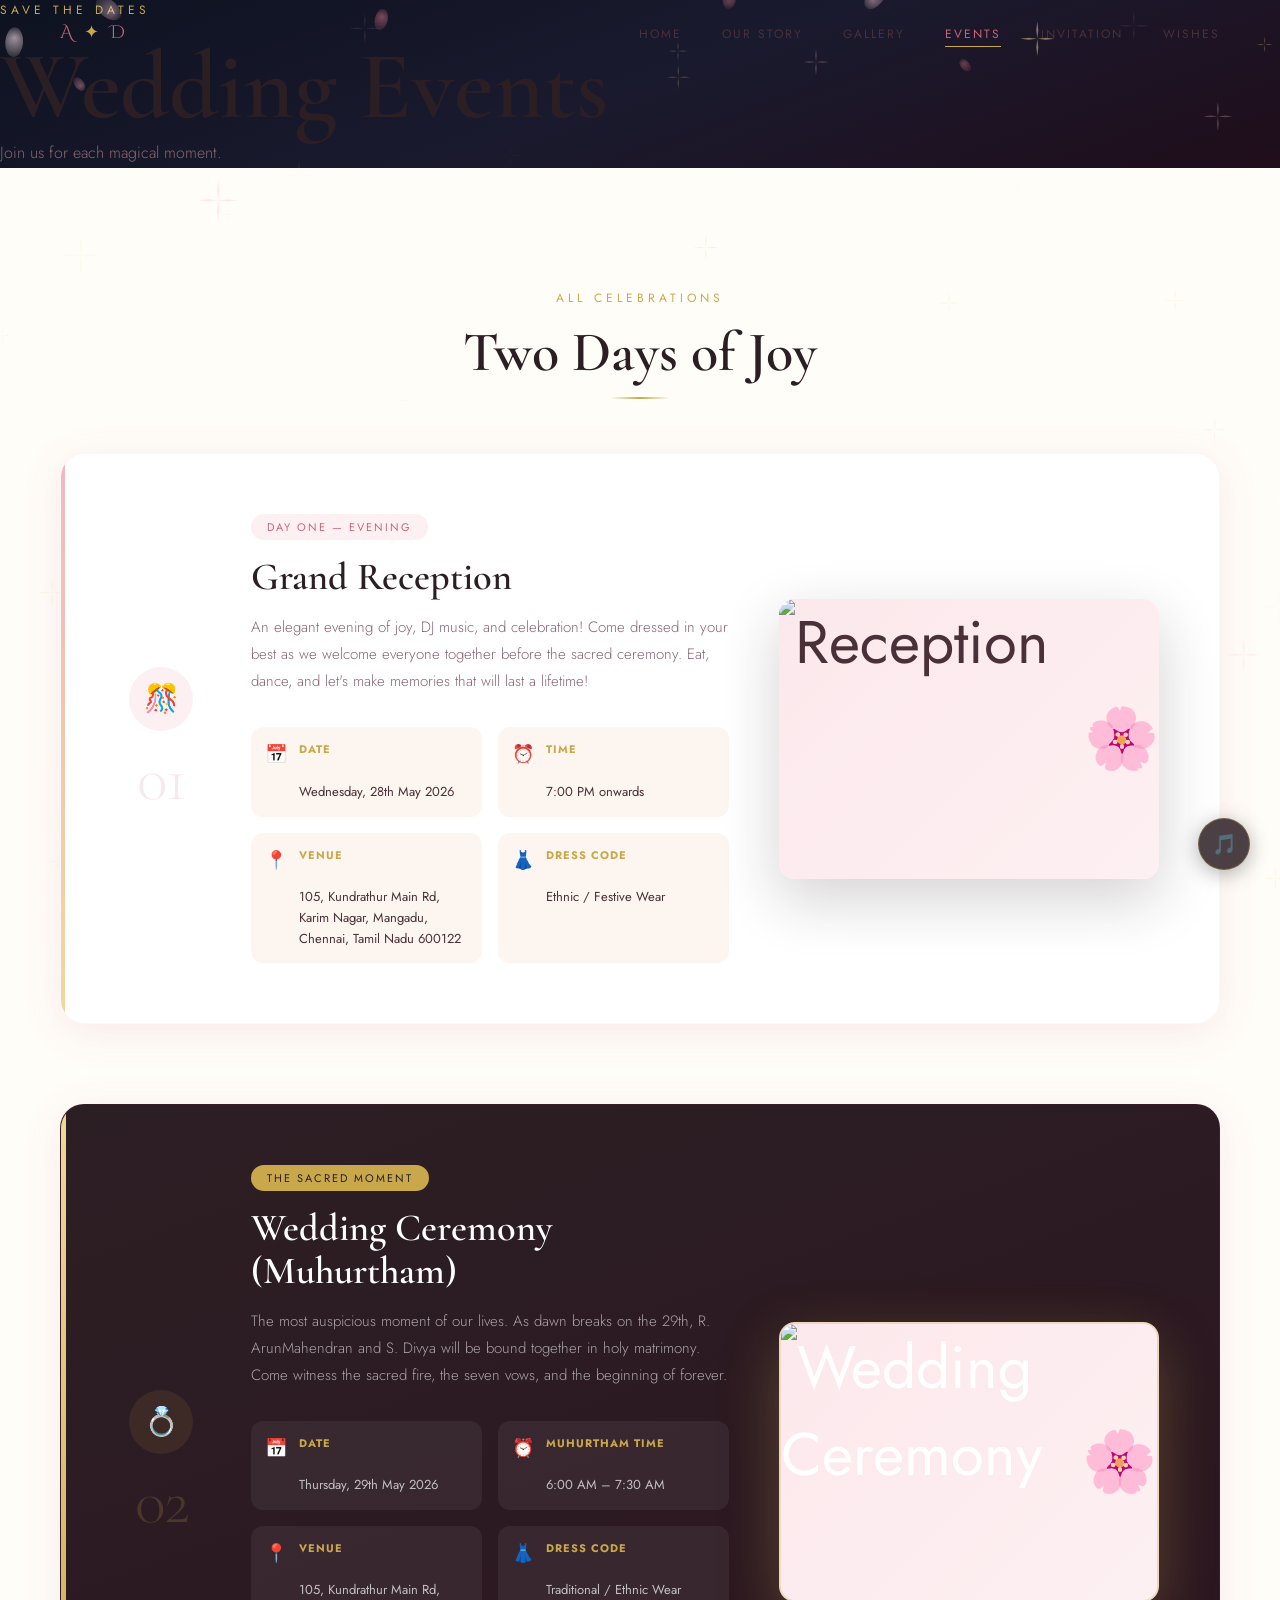
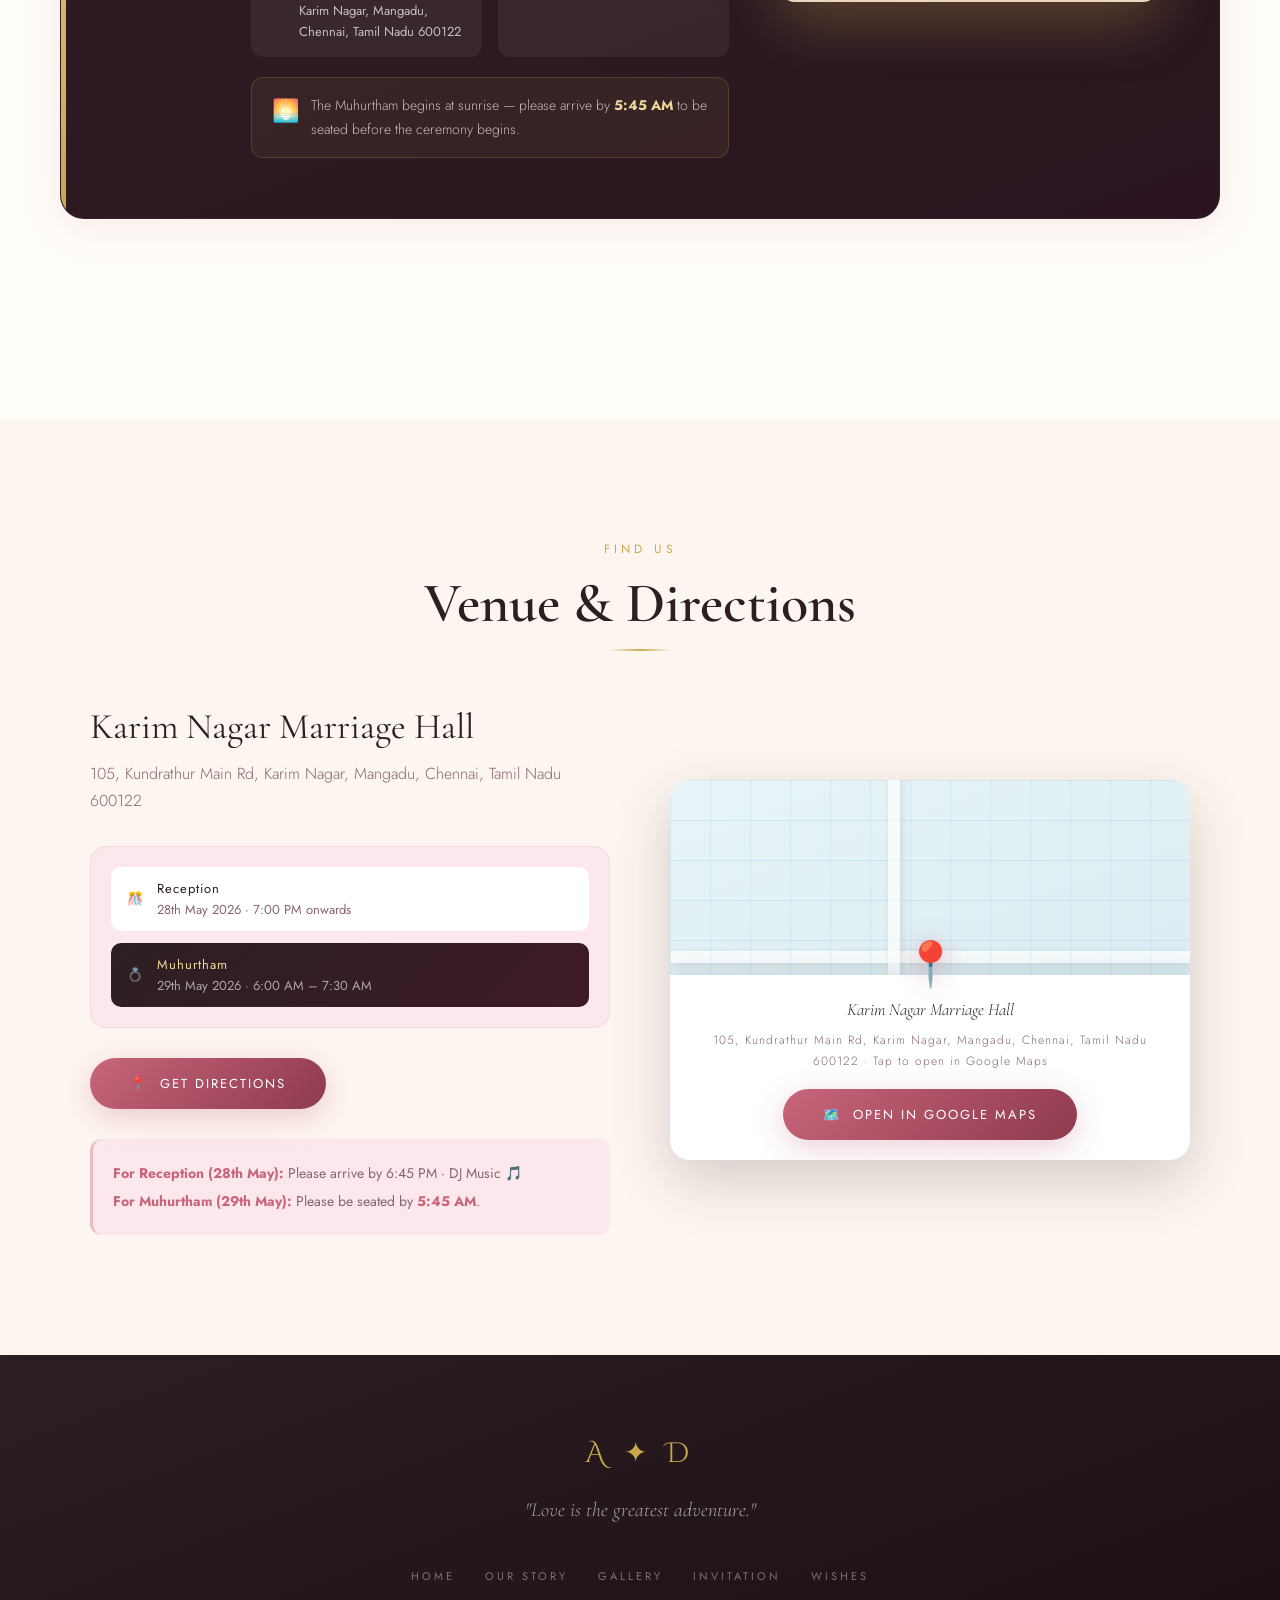
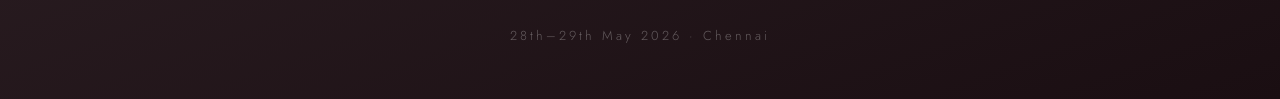
==== pages/events.html @ 16219193 "added the images folder and changed the map location" ====
<!DOCTYPE html>
<html lang="en">
<head>
<meta charset="UTF-8"/>
<meta name="viewport" content="width=device-width, initial-scale=1.0"/>
<title>Events — Arun Mahendran & Divya</title>
<link rel="preconnect" href="https://fonts.googleapis.com"/>
<link href="https://fonts.googleapis.com/css2?family=Cormorant+Garamond:ital,wght@0,300;0,400;0,600;1,300;1,400&family=Cinzel+Decorative:wght@400;700&family=Dancing+Script:wght@400;600;700&family=Jost:wght@200;300;400&display=swap" rel="stylesheet"/>
<link rel="stylesheet" href="../css/global.css"/>
<link rel="stylesheet" href="../css/events.css"/>
<link rel="stylesheet" href="../css/particles.css"/>
</head>
<body>

<audio id="bgMusic" src="../audio/wedding-music.mp3" loop preload="none"></audio>
<button id="musicBtn" onclick="toggleMusic()" title="Toggle Music" aria-label="Toggle music">🎵</button>

<canvas id="petals"></canvas>
<canvas id="sparkles"></canvas>

<nav id="navbar">
  <div class="nav-logo">A <span>✦</span> D</div>
  <ul class="nav-links">
    <li><a href="../index.html">Home</a></li>
    <li><a href="story.html">Our Story</a></li>
    <li><a href="gallery.html">Gallery</a></li>
    <li><a href="events.html" class="active">Events</a></li>
    <li><a href="invitation.html">Invitation</a></li>
    <li><a href="wishes.html">Wishes</a></li>
  </ul>
  <div class="nav-toggle" onclick="toggleNav()">☰</div>
</nav>

<!-- HERO -->
<section class="page-hero events-hero">
  <div class="page-hero-bg events-bg"></div>
  <div class="page-hero-content">
    <p class="section-eyebrow">Save the Dates</p>
    <h1>Wedding Events</h1>
    <p class="page-hero-sub">Join us for each magical moment.</p>
  </div>
</section>

<!-- EVENT CARDS -->
<section class="events-detail">
  <div class="section-header">
    <p class="section-eyebrow">All Celebrations</p>
    <h2>Two Days of Joy</h2>
  </div>

  <!-- EVENT 1: Reception -->
  <div class="event-detail-card reveal-up">
    <div class="edc-left">
      <div class="edc-icon-wrap">
        <div class="edc-icon">🎊</div>
      </div>
      <div class="edc-number">01</div>
    </div>
    <div class="edc-center">
      <span class="edc-badge">Day One — Evening</span>
      <h2>Grand Reception</h2>
      <p class="edc-desc">An elegant evening of joy, DJ music, and celebration! Come dressed in your best as we welcome everyone together before the sacred ceremony. Eat, dance, and let's make memories that will last a lifetime!</p>
      <div class="edc-details-grid">
        <div class="edc-detail">
          <span class="edc-detail-icon">📅</span>
          <div><strong>Date</strong><br/>Wednesday, 28th May 2026</div>
        </div>
        <div class="edc-detail">
          <span class="edc-detail-icon">⏰</span>
          <div><strong>Time</strong><br/>7:00 PM onwards</div>
        </div>
        <div class="edc-detail">
          <span class="edc-detail-icon">📍</span>
          <div><strong>Venue</strong><br/>105, Kundrathur Main Rd, Karim Nagar, Mangadu, Chennai, Tamil Nadu 600122</div>
        </div>
        <div class="edc-detail">
          <span class="edc-detail-icon">👗</span>
          <div><strong>Dress Code</strong><br/>Ethnic / Festive Wear</div>
        </div>
      </div>
    </div>
    <div class="edc-right">
      <div class="edc-photo-frame">
        <img src="images\reception pic.jpg" alt="Reception" onerror="this.parentElement.classList.add('edc-placeholder')"/>
      </div>
    </div>
  </div>

  <!-- EVENT 2: Wedding Muhurtham — FEATURED -->
  <div class="event-detail-card featured-event reveal-up">
    <div class="edc-left">
      <div class="edc-icon-wrap gold">
        <div class="edc-icon">💍</div>
      </div>
      <div class="edc-number gold-num">02</div>
    </div>
    <div class="edc-center">
      <span class="edc-badge main">The Sacred Moment</span>
      <h2>Wedding Ceremony (Muhurtham)</h2>
      <p class="edc-desc">The most auspicious moment of our lives. As dawn breaks on the 29th, R. ArunMahendran and S. Divya will be bound together in holy matrimony. Come witness the sacred fire, the seven vows, and the beginning of forever.</p>
      <div class="edc-details-grid">
        <div class="edc-detail">
          <span class="edc-detail-icon">📅</span>
          <div><strong>Date</strong><br/>Thursday, 29th May 2026</div>
        </div>
        <div class="edc-detail">
          <span class="edc-detail-icon">⏰</span>
          <div><strong>Muhurtham Time</strong><br/>6:00 AM – 7:30 AM</div>
        </div>
        <div class="edc-detail">
          <span class="edc-detail-icon">📍</span>
          <div><strong>Venue</strong><br/>105, Kundrathur Main Rd, Karim Nagar, Mangadu, Chennai, Tamil Nadu 600122</div>
        </div>
        <div class="edc-detail">
          <span class="edc-detail-icon">👗</span>
          <div><strong>Dress Code</strong><br/>Traditional / Ethnic Wear</div>
        </div>
      </div>
      <div class="edc-morning-note">
        <span>🌅</span>
        <p>The Muhurtham begins at sunrise — please arrive by <strong>5:45 AM</strong> to be seated before the ceremony begins.</p>
      </div>
    </div>
    <div class="edc-right">
      <div class="edc-photo-frame gold-frame">
        <img src="../images/placeholders/ev3.jpg" alt="Wedding Ceremony" onerror="this.parentElement.classList.add('edc-placeholder')"/>
      </div>
    </div>
  </div>

</section>

<!-- MAP / VENUE -->
<section class="venue-section">
  <div class="section-header">
    <p class="section-eyebrow">Find Us</p>
    <h2>Venue &amp; Directions</h2>
  </div>
  <div class="venue-grid">
    <div class="venue-info reveal-left">
      <div class="venue-name">Karim Nagar Marriage Hall</div>
      <p class="venue-addr">105, Kundrathur Main Rd, Karim Nagar, Mangadu, Chennai, Tamil Nadu 600122</p>

      <div class="venue-event-times">
        <div class="vet-row">
          <span class="vet-icon">🎊</span>
          <div>
            <strong>Reception</strong>
            <span>28th May 2026 · 7:00 PM onwards</span>
          </div>
        </div>
        <div class="vet-row highlight">
          <span class="vet-icon">💍</span>
          <div>
            <strong>Muhurtham</strong>
            <span>29th May 2026 · 6:00 AM – 7:30 AM</span>
          </div>
        </div>
      </div>

      <div class="venue-links">
        <a href="https://www.google.com/maps/dir/?api=1&destination=105,+Kundrathur+Main+Rd,+Karim+Nagar,+Mangadu,+Chennai,+Tamil+Nadu+600122" target="_blank" class="btn-primary">
          📍 &nbsp;Get Directions
        </a>
      </div>
      <div class="venue-note">
        <strong>For Reception (28th May):</strong> Please arrive by 6:45 PM · DJ Music 🎵<br/>
        <strong>For Muhurtham (29th May):</strong> Please be seated by <strong>5:45 AM</strong>.
      </div>
    </div>

    <div class="venue-map reveal-right">
      <div class="map-embed-wrap">
        <!-- Google Maps embed - Karim Nagar Marriage Hall, Mangadu -->
        <iframe
          src="https://www.google.com/maps/embed/v1/place?key=AIzaSyD-9tSrke72PouQMnMX-a7eZSW0jkFMBWY&q=105,+Kundrathur+Main+Rd,+Karim+Nagar,+Mangadu,+Chennai,+Tamil+Nadu+600122"
          width="100%" height="100%"
          style="border:0; display:none;"
          id="gmap"
          allowfullscreen="" loading="lazy"
          referrerpolicy="no-referrer-when-downgrade"
          title="Wedding Venue">
        </iframe>
        <!-- Visible map card with direct link -->
        <div class="map-card">
          <div class="map-card-visual">
            <div class="map-card-pin">
              <div class="pin-circle">📍</div>
              <div class="pin-rings">
                <div class="pin-ring r1"></div>
                <div class="pin-ring r2"></div>
                <div class="pin-ring r3"></div>
              </div>
            </div>
            <div class="map-card-grid"></div>
          </div>
          <div class="map-card-info">
            <p class="map-card-label">Karim Nagar Marriage Hall</p>
            <p class="map-card-sub">105, Kundrathur Main Rd, Karim Nagar, Mangadu, Chennai, Tamil Nadu 600122 · Tap to open in Google Maps</p>
            <a href="https://www.google.com/maps/dir/?api=1&destination=105,+Kundrathur+Main+Rd,+Karim+Nagar,+Mangadu,+Chennai,+Tamil+Nadu+600122"
               target="_blank"
               class="btn-primary"
               style="display:inline-flex; margin-top:16px;">
              🗺️ &nbsp;Open in Google Maps
            </a>
          </div>
        </div>
      </div>
    </div>
  </div>
</section>

<footer class="site-footer">
  <div class="footer-inner">
    <div class="footer-logo">A ✦ D</div>
    <p class="footer-tagline">"Love is the greatest adventure."</p>
    <div class="footer-nav">
      <a href="../index.html">Home</a>
      <a href="story.html">Our Story</a>
      <a href="gallery.html">Gallery</a>
      <a href="invitation.html">Invitation</a>
      <a href="wishes.html">Wishes</a>
    </div>
    <p class="footer-date">28th–29th May 2026 · Chennai</p>
  </div>
</footer>

<script src="../js/particles.js"></script>
<script src="../js/main.js"></script>
</body>
</html>
---- css/global.css ----
/* ════════════════════════════════════════
   GLOBAL DESIGN SYSTEM
   Wedding Website: Arun Mahendran & Divya
════════════════════════════════════════ */

/* ── DESIGN TOKENS ── */
:root {
  /* Palette */
  --rose:        #c8657a;
  --rose-light:  #f0b8c4;
  --rose-pale:   #fdf0f2;
  --rose-deep:   #8e3a4d;
  --gold:        #c9a84c;
  --gold-light:  #f0d89a;
  --gold-pale:   #fdf8ec;
  --cream:       #fdf6f0;
  --ivory:       #fffdf8;
  --blush:       #fce8ec;
  --mauve:       #d4a5b0;
  --charcoal:    #2c1f24;
  --ink:         #4a3038;
  --muted:       #8a6570;

  /* Typography */
  --font-display:  'Cinzel Decorative', serif;
  --font-script:   'Dancing Script', cursive;
  --font-serif:    'Cormorant Garamond', serif;
  --font-body:     'Jost', sans-serif;

  /* Spacing */
  --section-pad: 120px 60px;
  --section-pad-sm: 80px 24px;

  /* Effects */
  --shadow-soft:  0 8px 40px rgba(200,101,122,0.12);
  --shadow-glow:  0 0 40px rgba(201,168,76,0.2);
  --shadow-deep:  0 20px 60px rgba(44,31,36,0.2);

  /* Transitions */
  --ease-bounce: cubic-bezier(0.34,1.56,0.64,1);
  --ease-smooth: cubic-bezier(0.25,0.46,0.45,0.94);
}

/* ── RESET ── */
*, *::before, *::after {
  margin: 0; padding: 0;
  box-sizing: border-box;
}

html { scroll-behavior: smooth; }

body {
  font-family: var(--font-body);
  background: var(--cream);
  color: var(--ink);
  overflow-x: hidden;
  -webkit-font-smoothing: antialiased;
}

img { max-width: 100%; display: block; }
a { text-decoration: none; color: inherit; }

/* ── TYPOGRAPHY ── */
h1, h2, h3 {
  font-family: var(--font-serif);
  font-weight: 600;
  line-height: 1.1;
  color: var(--charcoal);
}

h1 { font-size: clamp(48px, 8vw, 96px); }
h2 { font-size: clamp(32px, 5vw, 56px); }
h3 { font-size: clamp(22px, 3vw, 32px); }

p {
  font-size: 16px;
  line-height: 1.8;
  color: var(--muted);
  font-weight: 300;
}

/* ── SECTION HEADER ── */
.section-header {
  text-align: center;
  margin-bottom: 70px;
}

.section-eyebrow {
  font-family: var(--font-body);
  font-size: 12px;
  font-weight: 400;
  letter-spacing: 4px;
  text-transform: uppercase;
  color: var(--gold);
  margin-bottom: 12px;
}

.section-header h2 {
  color: var(--charcoal);
  position: relative;
  display: inline-block;
}

.section-header h2::after {
  content: '';
  position: absolute;
  bottom: -16px;
  left: 50%;
  transform: translateX(-50%);
  width: 60px;
  height: 2px;
  background: linear-gradient(90deg, transparent, var(--gold), transparent);
}

/* ── BUTTONS ── */
.btn-primary {
  display: inline-flex;
  align-items: center;
  gap: 10px;
  padding: 16px 40px;
  background: linear-gradient(135deg, var(--rose), var(--rose-deep));
  color: white;
  font-family: var(--font-body);
  font-size: 13px;
  font-weight: 400;
  letter-spacing: 2px;
  text-transform: uppercase;
  border: none;
  border-radius: 50px;
  cursor: pointer;
  position: relative;
  overflow: hidden;
  transition: transform 0.3s var(--ease-bounce), box-shadow 0.3s;
  box-shadow: 0 8px 30px rgba(200,101,122,0.3);
}

.btn-primary::before {
  content: '';
  position: absolute;
  inset: 0;
  background: linear-gradient(135deg, rgba(255,255,255,0.2), transparent);
  opacity: 0;
  transition: opacity 0.3s;
}

.btn-primary:hover {
  transform: translateY(-3px) scale(1.02);
  box-shadow: 0 15px 40px rgba(200,101,122,0.4);
}

.btn-primary:hover::before { opacity: 1; }

.btn-ghost {
  display: inline-flex;
  align-items: center;
  gap: 10px;
  padding: 16px 40px;
  background: transparent;
  color: var(--rose);
  font-family: var(--font-body);
  font-size: 13px;
  font-weight: 400;
  letter-spacing: 2px;
  text-transform: uppercase;
  border: 1.5px solid var(--rose-light);
  border-radius: 50px;
  cursor: pointer;
  transition: all 0.3s var(--ease-smooth);
}

.btn-ghost:hover {
  background: var(--rose-pale);
  border-color: var(--rose);
  transform: translateY(-2px);
}

/* ── NAVBAR ── */
#navbar {
  position: fixed;
  top: 0;
  left: 0;
  right: 0;
  z-index: 100;
  display: flex;
  align-items: center;
  justify-content: space-between;
  padding: 20px 60px;
  transition: all 0.4s var(--ease-smooth);
}

#navbar.scrolled {
  background: rgba(253,246,240,0.95);
  backdrop-filter: blur(20px);
  padding: 14px 60px;
  box-shadow: 0 2px 30px rgba(200,101,122,0.1);
}

.nav-logo {
  font-family: var(--font-display);
  font-size: 18px;
  color: var(--rose);
  letter-spacing: 3px;
}

.nav-logo span { color: var(--gold); }

.nav-links {
  display: flex;
  gap: 40px;
  list-style: none;
}

.nav-links a {
  font-size: 12px;
  font-weight: 400;
  letter-spacing: 2px;
  text-transform: uppercase;
  color: var(--ink);
  position: relative;
  transition: color 0.3s;
}

.nav-links a::after {
  content: '';
  position: absolute;
  bottom: -4px;
  left: 0;
  width: 0;
  height: 1px;
  background: var(--gold);
  transition: width 0.3s var(--ease-smooth);
}

.nav-links a:hover, .nav-links a.active {
  color: var(--rose);
}

.nav-links a:hover::after,
.nav-links a.active::after {
  width: 100%;
}

.nav-toggle {
  display: none;
  font-size: 24px;
  cursor: pointer;
  color: var(--rose);
}

/* ── HERO ── */
.hero {
  height: 100vh;
  min-height: 700px;
  display: flex;
  align-items: center;
  justify-content: center;
  position: relative;
  overflow: hidden;
  background: linear-gradient(160deg, #1a0e12 0%, #2c1520 40%, #3d1a26 100%);
}

.hero-bg-layer {
  position: absolute;
  inset: 0;
  background:
    radial-gradient(ellipse at 20% 50%, rgba(200,101,122,0.15) 0%, transparent 60%),
    radial-gradient(ellipse at 80% 30%, rgba(201,168,76,0.1) 0%, transparent 50%),
    radial-gradient(ellipse at 50% 100%, rgba(200,101,122,0.2) 0%, transparent 50%);
}

.hero-content {
  position: relative;
  z-index: 2;
  text-align: center;
  max-width: 800px;
  padding: 0 30px;
}

.hero-pre {
  font-family: var(--font-script);
  font-size: 24px;
  color: var(--gold-light);
  margin-bottom: 16px;
  opacity: 0;
  animation: revealUp 0.9s var(--ease-smooth) 0.3s forwards;
}

.hero-names {
  font-family: var(--font-serif);
  font-size: clamp(56px, 10vw, 110px);
  font-weight: 300;
  color: white;
  letter-spacing: 4px;
  line-height: 1;
  margin-bottom: 20px;
  opacity: 0;
  animation: revealUp 1s var(--ease-smooth) 0.6s forwards;
}

.hero-names em {
  font-family: var(--font-script);
  font-style: normal;
  color: var(--rose-light);
  font-size: 0.55em;
}

.hero-hearts {
  display: flex;
  align-items: center;
  justify-content: center;
  gap: 12px;
  font-size: 20px;
  color: var(--rose-light);
  margin-bottom: 24px;
  opacity: 0;
  animation: revealUp 0.8s var(--ease-smooth) 0.9s forwards;
}

.hero-hearts .big { font-size: 32px; animation: heartPulse 2s ease infinite; }

.hero-date {
  font-family: var(--font-body);
  font-size: 14px;
  letter-spacing: 5px;
  text-transform: uppercase;
  color: var(--gold-light);
  margin-bottom: 8px;
  opacity: 0;
  animation: revealUp 0.8s var(--ease-smooth) 1.1s forwards;
}

.hero-venue {
  font-family: var(--font-serif);
  font-size: 20px;
  font-style: italic;
  color: rgba(255,255,255,0.6);
  margin-bottom: 50px;
  opacity: 0;
  animation: revealUp 0.8s var(--ease-smooth) 1.3s forwards;
}

.hero-actions {
  display: flex;
  gap: 20px;
  justify-content: center;
  flex-wrap: wrap;
  opacity: 0;
  animation: revealUp 0.8s var(--ease-smooth) 1.5s forwards;
}

.hero-scroll-hint {
  position: absolute;
  bottom: 40px;
  left: 50%;
  transform: translateX(-50%);
  display: flex;
  flex-direction: column;
  align-items: center;
  gap: 8px;
  color: rgba(255,255,255,0.4);
  font-size: 10px;
  letter-spacing: 3px;
  text-transform: uppercase;
  opacity: 0;
  animation: fadeIn 1s ease 2s forwards;
}

.scroll-arrow {
  width: 1px;
  height: 40px;
  background: linear-gradient(to bottom, rgba(255,255,255,0.4), transparent);
  animation: scrollPulse 2s ease infinite;
}

/* ── COUNTDOWN ── */
.countdown-section {
  padding: var(--section-pad);
  background: linear-gradient(135deg, var(--charcoal) 0%, #3d1a26 100%);
  text-align: center;
  position: relative;
  overflow: hidden;
}

.countdown-section::before {
  content: '';
  position: absolute;
  inset: 0;
  background: radial-gradient(ellipse at center, rgba(201,168,76,0.08) 0%, transparent 70%);
}

.countdown-section .section-header {
  position: relative;
  z-index: 1;
}

.countdown-section .section-eyebrow { color: var(--gold-light); }
.countdown-section h2 { color: white; }
.countdown-section h2::after { background: linear-gradient(90deg, transparent, var(--gold-light), transparent); }

.countdown-grid {
  position: relative;
  z-index: 1;
  display: flex;
  align-items: center;
  justify-content: center;
  gap: 0;
  flex-wrap: wrap;
}

.count-card {
  padding: 40px 50px;
  text-align: center;
}

.count-num {
  font-family: var(--font-serif);
  font-size: clamp(60px, 8vw, 100px);
  font-weight: 300;
  color: white;
  line-height: 1;
  position: relative;
  transition: transform 0.3s var(--ease-bounce);
}

.count-num.flip { transform: scale(1.15); color: var(--gold-light); }

.count-label {
  font-size: 11px;
  letter-spacing: 4px;
  text-transform: uppercase;
  color: var(--mauve);
  margin-top: 12px;
}

.count-sep {
  font-size: 24px;
  color: var(--gold);
  opacity: 0.4;
  padding-bottom: 30px;
}

/* ── QUOTE SECTION ── */
.quote-section {
  padding: 120px 60px;
  background: var(--blush);
  text-align: center;
  position: relative;
  overflow: hidden;
}

.quote-bg-text {
  position: absolute;
  top: 50%;
  left: 50%;
  transform: translate(-50%,-50%);
  font-family: var(--font-display);
  font-size: clamp(100px, 20vw, 240px);
  color: rgba(200,101,122,0.05);
  white-space: nowrap;
  pointer-events: none;
  letter-spacing: 20px;
}

.love-quote {
  position: relative;
  z-index: 1;
  font-family: var(--font-serif);
  font-size: clamp(24px, 3.5vw, 40px);
  font-weight: 400;
  font-style: italic;
  color: var(--charcoal);
  max-width: 800px;
  margin: 0 auto 30px;
  line-height: 1.5;
}

.love-quote em {
  color: var(--rose);
  font-style: italic;
}

.quote-flowers {
  font-size: 24px;
  letter-spacing: 10px;
  opacity: 0.7;
}

/* ── TEASER SECTION ── */
.teaser-section {
  padding: var(--section-pad);
  background: var(--ivory);
}

.teaser-grid {
  display: grid;
  grid-template-columns: 1fr 1fr;
  gap: 100px;
  align-items: center;
  max-width: 1200px;
  margin: 0 auto;
}

.teaser-img-wrap { position: relative; }

.teaser-img-frame {
  position: relative;
  padding: 16px;
  background: white;
  box-shadow: var(--shadow-deep);
  border-radius: 4px;
}

.teaser-img-frame img {
  width: 100%;
  aspect-ratio: 4/5;
  object-fit: cover;
  border-radius: 2px;
}

.teaser-img-frame.img-placeholder {
  aspect-ratio: 4/5;
  background: linear-gradient(135deg, var(--blush), var(--rose-pale));
  display: flex;
  align-items: center;
  justify-content: center;
}

.teaser-img-frame.img-placeholder::after {
  content: '🌸';
  font-size: 60px;
  position: absolute;
  top: 50%;
  left: 50%;
  transform: translate(-50%,-50%);
}

.frame-ornament {
  position: absolute;
  font-size: 16px;
  color: var(--gold);
  opacity: 0.6;
  z-index: 2;
}
.frame-ornament.tl { top: 4px; left: 4px; }
.frame-ornament.tr { top: 4px; right: 4px; }
.frame-ornament.bl { bottom: 4px; left: 4px; }
.frame-ornament.br { bottom: 4px; right: 4px; }

.teaser-text { padding: 20px 0; }
.teaser-text h2 { margin-bottom: 24px; }
.teaser-text p { margin-bottom: 32px; font-size: 17px; }

/* ── EVENTS PREVIEW ── */
.events-preview {
  padding: var(--section-pad);
  background: var(--cream);
}

.events-cards {
  display: grid;
  grid-template-columns: repeat(3, 1fr);
  gap: 30px;
  max-width: 1100px;
  margin: 0 auto;
}

.event-card {
  background: white;
  border-radius: 20px;
  padding: 50px 30px;
  text-align: center;
  box-shadow: var(--shadow-soft);
  border: 1px solid rgba(200,101,122,0.08);
  transition: transform 0.3s var(--ease-bounce), box-shadow 0.3s;
  position: relative;
  overflow: hidden;
}

.event-card::before {
  content: '';
  position: absolute;
  top: 0;
  left: 0;
  right: 0;
  height: 3px;
  background: linear-gradient(90deg, var(--rose-light), var(--gold-light), var(--rose-light));
}

.event-card:hover {
  transform: translateY(-10px);
  box-shadow: var(--shadow-deep);
}

.event-card.featured {
  background: linear-gradient(160deg, var(--charcoal) 0%, #3d1a26 100%);
  transform: scale(1.05);
}

.event-card.featured h3,
.event-card.featured .event-date,
.event-card.featured .event-venue {
  color: white !important;
}

.event-card.featured .event-date { color: var(--gold-light) !important; }

.event-card.featured:hover { transform: scale(1.05) translateY(-8px); }

.event-icon { font-size: 40px; margin-bottom: 20px; }
.event-card h3 { font-size: 22px; margin-bottom: 12px; }
.event-date {
  font-family: var(--font-body);
  font-size: 13px;
  letter-spacing: 2px;
  color: var(--gold);
  text-transform: uppercase;
  margin-bottom: 8px;
}
.event-venue {
  font-size: 14px;
  color: var(--muted);
  font-style: italic;
}

.event-badge {
  display: inline-block;
  margin-top: 16px;
  padding: 6px 20px;
  background: var(--gold);
  color: var(--charcoal);
  font-size: 10px;
  letter-spacing: 2px;
  text-transform: uppercase;
  border-radius: 30px;
  font-weight: 400;
}

/* ── GALLERY TEASER ── */
.gallery-teaser {
  padding: var(--section-pad);
  background: var(--blush);
}

.gallery-strip {
  display: flex;
  gap: 16px;
  max-width: 1200px;
  margin: 0 auto;
  align-items: center;
}

.strip-photo {
  flex: 1;
  border-radius: 12px;
  overflow: hidden;
  transition: flex 0.5s var(--ease-smooth), transform 0.3s;
  cursor: pointer;
}

.strip-photo img {
  width: 100%;
  height: 280px;
  object-fit: cover;
  transition: transform 0.5s var(--ease-smooth), filter 0.3s;
}

.strip-photo.tall img { height: 360px; }

.strip-photo.img-placeholder {
  background: linear-gradient(135deg, var(--rose-pale), var(--blush));
  height: 280px;
  display: flex;
  align-items: center;
  justify-content: center;
  font-size: 40px;
}

.strip-photo:hover { flex: 1.6; }
.strip-photo:hover img { transform: scale(1.05); filter: brightness(1.05); }

/* ── FOOTER ── */
.site-footer {
  background: linear-gradient(160deg, var(--charcoal) 0%, #1a0e12 100%);
  padding: 80px 60px 40px;
  text-align: center;
}

.footer-inner { max-width: 800px; margin: 0 auto; }

.footer-logo {
  font-family: var(--font-display);
  font-size: 28px;
  color: var(--gold);
  letter-spacing: 6px;
  margin-bottom: 20px;
}

.footer-tagline {
  font-family: var(--font-serif);
  font-size: 20px;
  font-style: italic;
  color: rgba(255,255,255,0.6);
  margin-bottom: 40px;
}

.footer-nav {
  display: flex;
  gap: 30px;
  justify-content: center;
  flex-wrap: wrap;
  margin-bottom: 40px;
}

.footer-nav a {
  font-size: 11px;
  letter-spacing: 3px;
  text-transform: uppercase;
  color: rgba(255,255,255,0.4);
  transition: color 0.3s;
}

.footer-nav a:hover { color: var(--gold-light); }

.footer-date {
  font-size: 13px;
  color: rgba(255,255,255,0.3);
  letter-spacing: 3px;
  margin-bottom: 12px;
}

.footer-credit {
  font-size: 12px;
  color: rgba(255,255,255,0.2);
  letter-spacing: 1px;
}

/* ── REVEAL ANIMATIONS ── */
.reveal-up, .reveal-left, .reveal-right, .reveal-fade, .reveal-scale {
  opacity: 0;
  transition: opacity 0.8s var(--ease-smooth), transform 0.8s var(--ease-smooth);
}

.reveal-up    { transform: translateY(50px); }
.reveal-left  { transform: translateX(-60px); }
.reveal-right { transform: translateX(60px); }
.reveal-fade  { transform: none; }
.reveal-scale { transform: scale(0.92); }

.revealed {
  opacity: 1 !important;
  transform: none !important;
}

.delay-1 { transition-delay: 0.1s !important; }
.delay-2 { transition-delay: 0.2s !important; }
.delay-3 { transition-delay: 0.3s !important; }
.delay-4 { transition-delay: 0.4s !important; }
.delay-5 { transition-delay: 0.5s !important; }
.delay-6 { transition-delay: 0.6s !important; }

/* ── KEYFRAMES ── */
@keyframes revealUp {
  to { opacity: 1; transform: translateY(0); }
}

@keyframes fadeIn {
  to { opacity: 1; }
}

@keyframes heartPulse {
  0%, 100% { transform: scale(1); }
  50% { transform: scale(1.25); }
}

@keyframes scrollPulse {
  0% { opacity: 0.6; transform: scaleY(1); }
  100% { opacity: 0; transform: scaleY(1.5); }
}

@keyframes floatUp {
  0%, 100% { transform: translateY(0px); }
  50% { transform: translateY(-8px); }
}

/* ── PAGE TRANSITION ── */
.page-transition {
  position: fixed;
  inset: 0;
  background: linear-gradient(135deg, var(--charcoal), var(--rose-deep));
  z-index: 9999;
  pointer-events: none;
  opacity: 0;
  transition: opacity 0.4s;
}
.page-transition.in  { opacity: 1; pointer-events: all; }
.page-transition.out { opacity: 0; }

/* ── RESPONSIVE ── */
@media (max-width: 900px) {
  :root { --section-pad: 80px 24px; }

  #navbar { padding: 16px 24px; }
  #navbar.scrolled { padding: 12px 24px; }
  .nav-links { display: none; }
  .nav-links.open {
    display: flex;
    flex-direction: column;
    position: fixed;
    inset: 0;
    background: rgba(44,31,36,0.97);
    backdrop-filter: blur(20px);
    align-items: center;
    justify-content: center;
    gap: 30px;
    z-index: 200;
  }
  .nav-links.open a {
    color: white;
    font-size: 16px;
    letter-spacing: 4px;
  }
  .nav-toggle { display: block; z-index: 201; }

  .teaser-grid { grid-template-columns: 1fr; gap: 50px; }
  .events-cards { grid-template-columns: 1fr; max-width: 440px; }
  .event-card.featured { transform: scale(1); }
  .gallery-strip { flex-wrap: wrap; }
  .strip-photo { flex: calc(50% - 8px); min-width: 140px; }
}

/* ── MUSIC TOGGLE BUTTON ── */
#musicBtn {
  position: fixed;
  bottom: 30px;
  right: 30px;
  z-index: 500;
  width: 52px;
  height: 52px;
  border-radius: 50%;
  background: rgba(44,31,36,0.85);
  backdrop-filter: blur(12px);
  border: 1.5px solid rgba(201,168,76,0.3);
  color: white;
  font-size: 20px;
  cursor: pointer;
  box-shadow: 0 4px 20px rgba(0,0,0,0.3);
  transition: transform 0.3s var(--ease-bounce), background 0.3s, box-shadow 0.3s;
  display: flex;
  align-items: center;
  justify-content: center;
  padding: 0;
}

#musicBtn:hover {
  transform: scale(1.1);
  background: rgba(200,101,122,0.85);
  box-shadow: 0 8px 30px rgba(200,101,122,0.3);
}

#musicBtn.playing {
  animation: musicPulse 2s ease infinite;
  background: rgba(200,101,122,0.7);
  border-color: rgba(200,101,122,0.5);
}

@keyframes musicPulse {
  0%, 100% { box-shadow: 0 4px 20px rgba(200,101,122,0.2); }
  50%       { box-shadow: 0 4px 30px rgba(200,101,122,0.5), 0 0 0 8px rgba(200,101,122,0.08); }
}
---- css/events.css ----
/* ════════════════════════════════════════
   EVENTS PAGE STYLES
════════════════════════════════════════ */

.events-hero { background: linear-gradient(160deg, #0d1220, #1a1a2e, #200d1a); }

.events-bg {
  background:
    radial-gradient(ellipse at 30% 50%, rgba(100,100,200,0.1) 0%, transparent 60%),
    radial-gradient(ellipse at 70% 40%, rgba(201,168,76,0.1) 0%, transparent 50%),
    radial-gradient(ellipse at 50% 90%, rgba(200,101,122,0.15) 0%, transparent 50%);
}

/* ── EVENT DETAIL CARDS ── */
.events-detail {
  padding: var(--section-pad);
  background: var(--ivory);
}

.event-detail-card {
  display: grid;
  grid-template-columns: 80px 1fr 380px;
  gap: 50px;
  align-items: center;
  max-width: 1200px;
  margin: 0 auto 80px;
  padding: 60px;
  background: white;
  border-radius: 24px;
  box-shadow: var(--shadow-soft);
  border: 1px solid rgba(200,101,122,0.06);
  position: relative;
  overflow: hidden;
  transition: transform 0.3s var(--ease-smooth), box-shadow 0.3s;
}

.event-detail-card::before {
  content: '';
  position: absolute;
  top: 0; left: 0;
  width: 4px;
  height: 100%;
  background: linear-gradient(to bottom, var(--rose-light), var(--gold-light));
}

.event-detail-card:hover {
  transform: translateY(-4px);
  box-shadow: var(--shadow-deep);
}

.event-detail-card.alt { grid-template-columns: 380px 1fr 80px; }
.event-detail-card.alt .edc-right { order: -1; }

.event-detail-card.featured-event {
  background: linear-gradient(160deg, var(--charcoal) 0%, #2c1520 100%);
  color: white;
}

.event-detail-card.featured-event::before {
  background: linear-gradient(to bottom, var(--gold-light), var(--gold));
  width: 5px;
}

.edc-left {
  display: flex;
  flex-direction: column;
  align-items: center;
  gap: 16px;
}

.edc-left.right-num { align-items: center; }

.edc-icon-wrap {
  width: 64px; height: 64px;
  background: var(--rose-pale);
  border-radius: 50%;
  display: flex;
  align-items: center;
  justify-content: center;
}

.edc-icon-wrap.gold { background: rgba(201,168,76,0.1); }

.edc-icon { font-size: 28px; }

.edc-number {
  font-family: var(--font-serif);
  font-size: 64px;
  font-weight: 300;
  color: rgba(200,101,122,0.15);
  line-height: 1;
  letter-spacing: -2px;
}

.edc-number.gold-num { color: rgba(201,168,76,0.2); }

.edc-badge {
  display: inline-block;
  padding: 5px 16px;
  background: var(--rose-pale);
  color: var(--rose);
  font-size: 11px;
  letter-spacing: 2px;
  text-transform: uppercase;
  border-radius: 30px;
  margin-bottom: 16px;
}

.edc-badge.main {
  background: var(--gold);
  color: var(--charcoal);
}

.edc-center h2 {
  font-size: clamp(28px, 3vw, 42px);
  margin-bottom: 16px;
}

.featured-event .edc-center h2 { color: white; }

.edc-desc {
  font-size: 15px;
  line-height: 1.8;
  color: var(--muted);
  margin-bottom: 32px;
  max-width: 560px;
}

.featured-event .edc-desc { color: rgba(255,255,255,0.6); }

.edc-details-grid {
  display: grid;
  grid-template-columns: 1fr 1fr;
  gap: 16px;
}

.edc-detail {
  display: flex;
  gap: 12px;
  align-items: flex-start;
  padding: 14px;
  background: var(--cream);
  border-radius: 12px;
}

.featured-event .edc-detail {
  background: rgba(255,255,255,0.06);
}

.edc-detail-icon { font-size: 18px; flex-shrink: 0; }

.edc-detail div {
  font-size: 13px;
  line-height: 1.6;
  color: var(--ink);
}

.featured-event .edc-detail div { color: rgba(255,255,255,0.7); }

.edc-detail strong {
  display: block;
  font-size: 11px;
  letter-spacing: 1px;
  text-transform: uppercase;
  color: var(--gold);
  margin-bottom: 2px;
}

.edc-photo-frame {
  border-radius: 16px;
  overflow: hidden;
  box-shadow: var(--shadow-deep);
  height: 280px;
  background: linear-gradient(135deg, var(--blush), var(--rose-pale));
  display: flex;
  align-items: center;
  justify-content: center;
  font-size: 60px;
}

.edc-photo-frame img {
  width: 100%;
  height: 100%;
  object-fit: cover;
}

.edc-photo-frame.edc-placeholder::after {
  content: '🌸';
  font-size: 60px;
}

.edc-photo-frame.gold-frame {
  box-shadow: 0 20px 60px rgba(201,168,76,0.3), var(--shadow-deep);
  border: 2px solid rgba(201,168,76,0.3);
}

/* ── VENUE ── */
.venue-section {
  padding: var(--section-pad);
  background: var(--cream);
}

.venue-grid {
  display: grid;
  grid-template-columns: 1fr 1fr;
  gap: 60px;
  align-items: center;
  max-width: 1100px;
  margin: 0 auto;
}

.venue-name {
  font-family: var(--font-serif);
  font-size: 36px;
  color: var(--charcoal);
  margin-bottom: 12px;
}

.venue-addr {
  font-size: 16px;
  line-height: 1.7;
  color: var(--muted);
  margin-bottom: 32px;
}

.venue-links { margin-bottom: 30px; }

.venue-note {
  font-size: 14px;
  line-height: 2;
  color: var(--muted);
  padding: 20px;
  background: var(--blush);
  border-radius: 12px;
  border-left: 3px solid var(--rose-light);
}

.venue-note strong { color: var(--rose); }

.map-placeholder {
  background: linear-gradient(135deg, #e8f4e8, #d4e8d4);
  border-radius: 20px;
  height: 380px;
  display: flex;
  flex-direction: column;
  align-items: center;
  justify-content: center;
  box-shadow: var(--shadow-deep);
  border: 1px solid rgba(100,160,100,0.2);
}

.map-pin { font-size: 48px; margin-bottom: 16px; animation: mapBounce 1.5s ease infinite; }

@keyframes mapBounce {
  0%, 100% { transform: translateY(0); }
  50%       { transform: translateY(-12px); }
}

.map-placeholder p {
  font-family: var(--font-serif);
  font-size: 20px;
  color: #2c4a2c;
  font-style: italic;
}

/* ── MORNING NOTE ── */
.edc-morning-note {
  display: flex;
  align-items: flex-start;
  gap: 12px;
  margin-top: 20px;
  padding: 16px 20px;
  background: rgba(201,168,76,0.08);
  border: 1px solid rgba(201,168,76,0.2);
  border-radius: 12px;
}
.edc-morning-note span { font-size: 22px; flex-shrink: 0; }
.edc-morning-note p { font-size: 14px; line-height: 1.7; color: rgba(255,255,255,0.7); margin: 0; }
.edc-morning-note p strong { color: var(--gold-light); }

/* ── VENUE EVENT TIMES ── */
.venue-event-times {
  display: flex;
  flex-direction: column;
  gap: 12px;
  margin-bottom: 30px;
  padding: 20px;
  background: var(--blush);
  border-radius: 16px;
  border: 1px solid rgba(200,101,122,0.1);
}
.vet-row {
  display: flex;
  align-items: center;
  gap: 14px;
  padding: 12px 16px;
  background: white;
  border-radius: 10px;
  transition: transform 0.2s;
}
.vet-row:hover { transform: translateX(4px); }
.vet-row.highlight { background: linear-gradient(135deg, var(--charcoal), #3d1a26); }
.vet-icon { font-size: 22px; flex-shrink: 0; }
.vet-row div { display: flex; flex-direction: column; gap: 2px; }
.vet-row strong { font-size: 13px; font-weight: 400; letter-spacing: 1px; color: var(--charcoal); }
.vet-row.highlight strong { color: var(--gold-light); }
.vet-row span { font-size: 13px; color: var(--muted); }
.vet-row.highlight span { color: rgba(255,255,255,0.6); }

/* ── MAP CARD ── */
.map-embed-wrap {
  width: 100%;
  height: 380px;
  border-radius: 20px;
  overflow: hidden;
  box-shadow: var(--shadow-deep);
}
.map-card {
  width: 100%; height: 100%;
  background: linear-gradient(160deg, #e8f4f8, #d4eaf0);
  display: flex; flex-direction: column;
  align-items: center; justify-content: center;
  position: relative; overflow: hidden;
}
.map-card-visual { position: absolute; inset: 0; overflow: hidden; }
.map-card-grid {
  position: absolute; inset: 0;
  background-image:
    linear-gradient(rgba(100,160,200,0.15) 1px, transparent 1px),
    linear-gradient(90deg, rgba(100,160,200,0.15) 1px, transparent 1px);
  background-size: 40px 40px;
}
.map-card-visual::before {
  content: '';
  position: absolute;
  top: 45%; left: 0; right: 0;
  height: 12px;
  background: rgba(255,255,255,0.7);
  box-shadow: 0 2px 8px rgba(0,0,0,0.1);
}
.map-card-visual::after {
  content: '';
  position: absolute;
  left: 42%; top: 0; bottom: 0;
  width: 12px;
  background: rgba(255,255,255,0.7);
  box-shadow: 2px 0 8px rgba(0,0,0,0.1);
}
.map-card-pin {
  position: absolute; top: 50%; left: 50%;
  transform: translate(-50%,-60%);
  z-index: 2;
  display: flex; flex-direction: column; align-items: center;
}
.pin-circle {
  font-size: 44px;
  filter: drop-shadow(0 4px 12px rgba(200,101,122,0.5));
  animation: pinBounce 2s ease-in-out infinite;
}
@keyframes pinBounce {
  0%, 100% { transform: translateY(0); }
  50%       { transform: translateY(-10px); }
}
.pin-rings { position: absolute; top: 60%; left: 50%; transform: translate(-50%,-50%); }
.pin-ring {
  position: absolute; border-radius: 50%;
  border: 2px solid rgba(200,101,122,0.3);
  top: 50%; left: 50%;
  transform: translate(-50%,-50%) scale(0);
  animation: ringPulse 3s ease-out infinite;
}
.pin-ring.r1 { width: 60px; height: 60px; animation-delay: 0s; }
.pin-ring.r2 { width: 100px; height: 100px; animation-delay: 0.6s; }
.pin-ring.r3 { width: 140px; height: 140px; animation-delay: 1.2s; }
@keyframes ringPulse {
  0%   { transform: translate(-50%,-50%) scale(0); opacity: 0.8; }
  100% { transform: translate(-50%,-50%) scale(1); opacity: 0; }
}
.map-card-info {
  position: absolute;
  bottom: 0; left: 0; right: 0;
  background: rgba(255,255,255,0.96);
  backdrop-filter: blur(10px);
  padding: 20px 24px;
  text-align: center;
  box-shadow: 0 -4px 20px rgba(0,0,0,0.1);
}
.map-card-label {
  font-family: var(--font-serif);
  font-size: 17px; font-style: italic;
  color: var(--charcoal); margin-bottom: 4px;
}
.map-card-sub {
  font-size: 12px; letter-spacing: 1px;
  color: var(--muted); margin-bottom: 0;
}

/* Responsive */
@media (max-width: 900px) {
  .event-detail-card {
    grid-template-columns: 1fr;
    gap: 30px;
    padding: 30px;
  }
  .event-detail-card.alt { grid-template-columns: 1fr; }
  .event-detail-card.alt .edc-right { order: 0; }
  .edc-left { flex-direction: row; }
  .edc-number { font-size: 40px; }
  .edc-details-grid { grid-template-columns: 1fr; }
  .venue-grid { grid-template-columns: 1fr; }
}
---- css/particles.css ----
/* ════════════════════════════════════════
   CANVAS PARTICLE LAYERS
════════════════════════════════════════ */

#petals, #sparkles {
  position: fixed;
  top: 0;
  left: 0;
  width: 100%;
  height: 100%;
  pointer-events: none;
  z-index: 0;
}

#sparkles { z-index: 0; opacity: 0.7; }
#petals   { z-index: 1; opacity: 0.85; }

/* While stage is showing, canvases are behind it */
body:has(#stage:not(.closed)) #petals,
body:has(#stage:not(.closed)) #sparkles {
  z-index: 998;
}
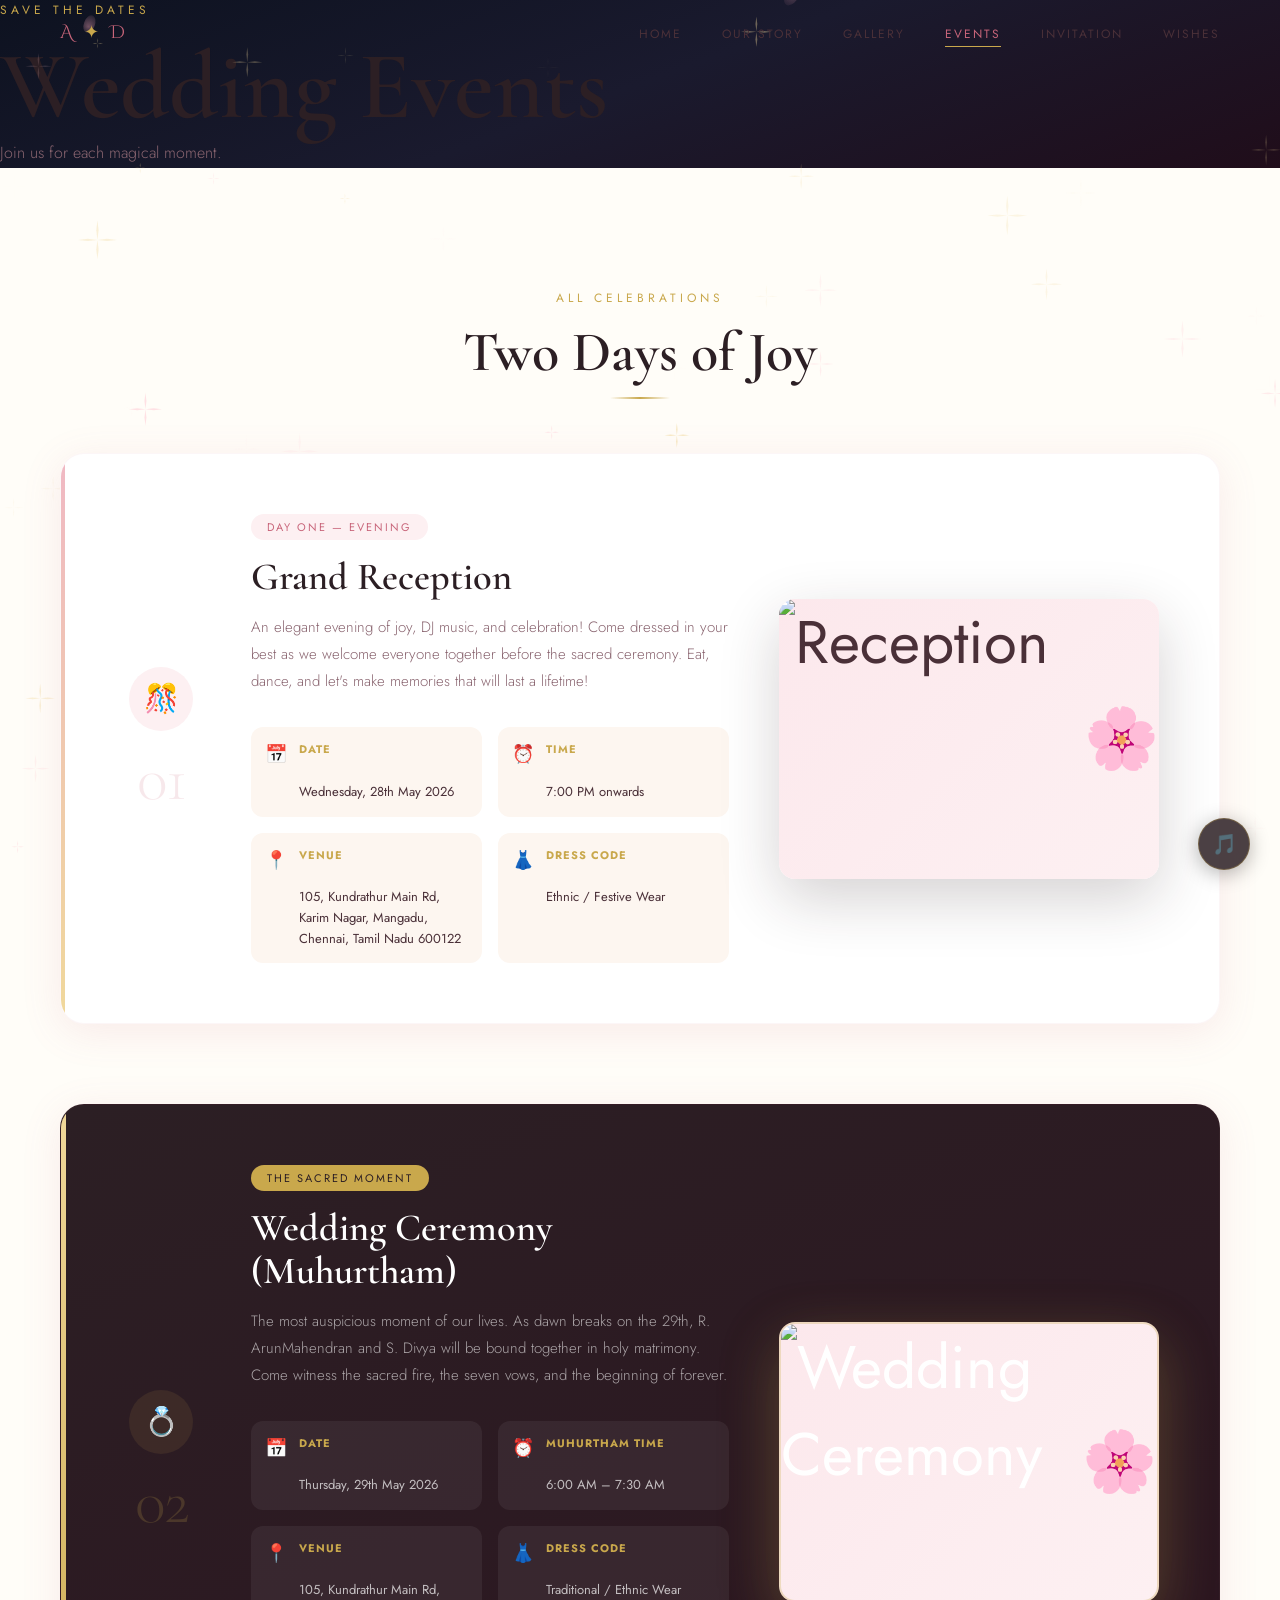
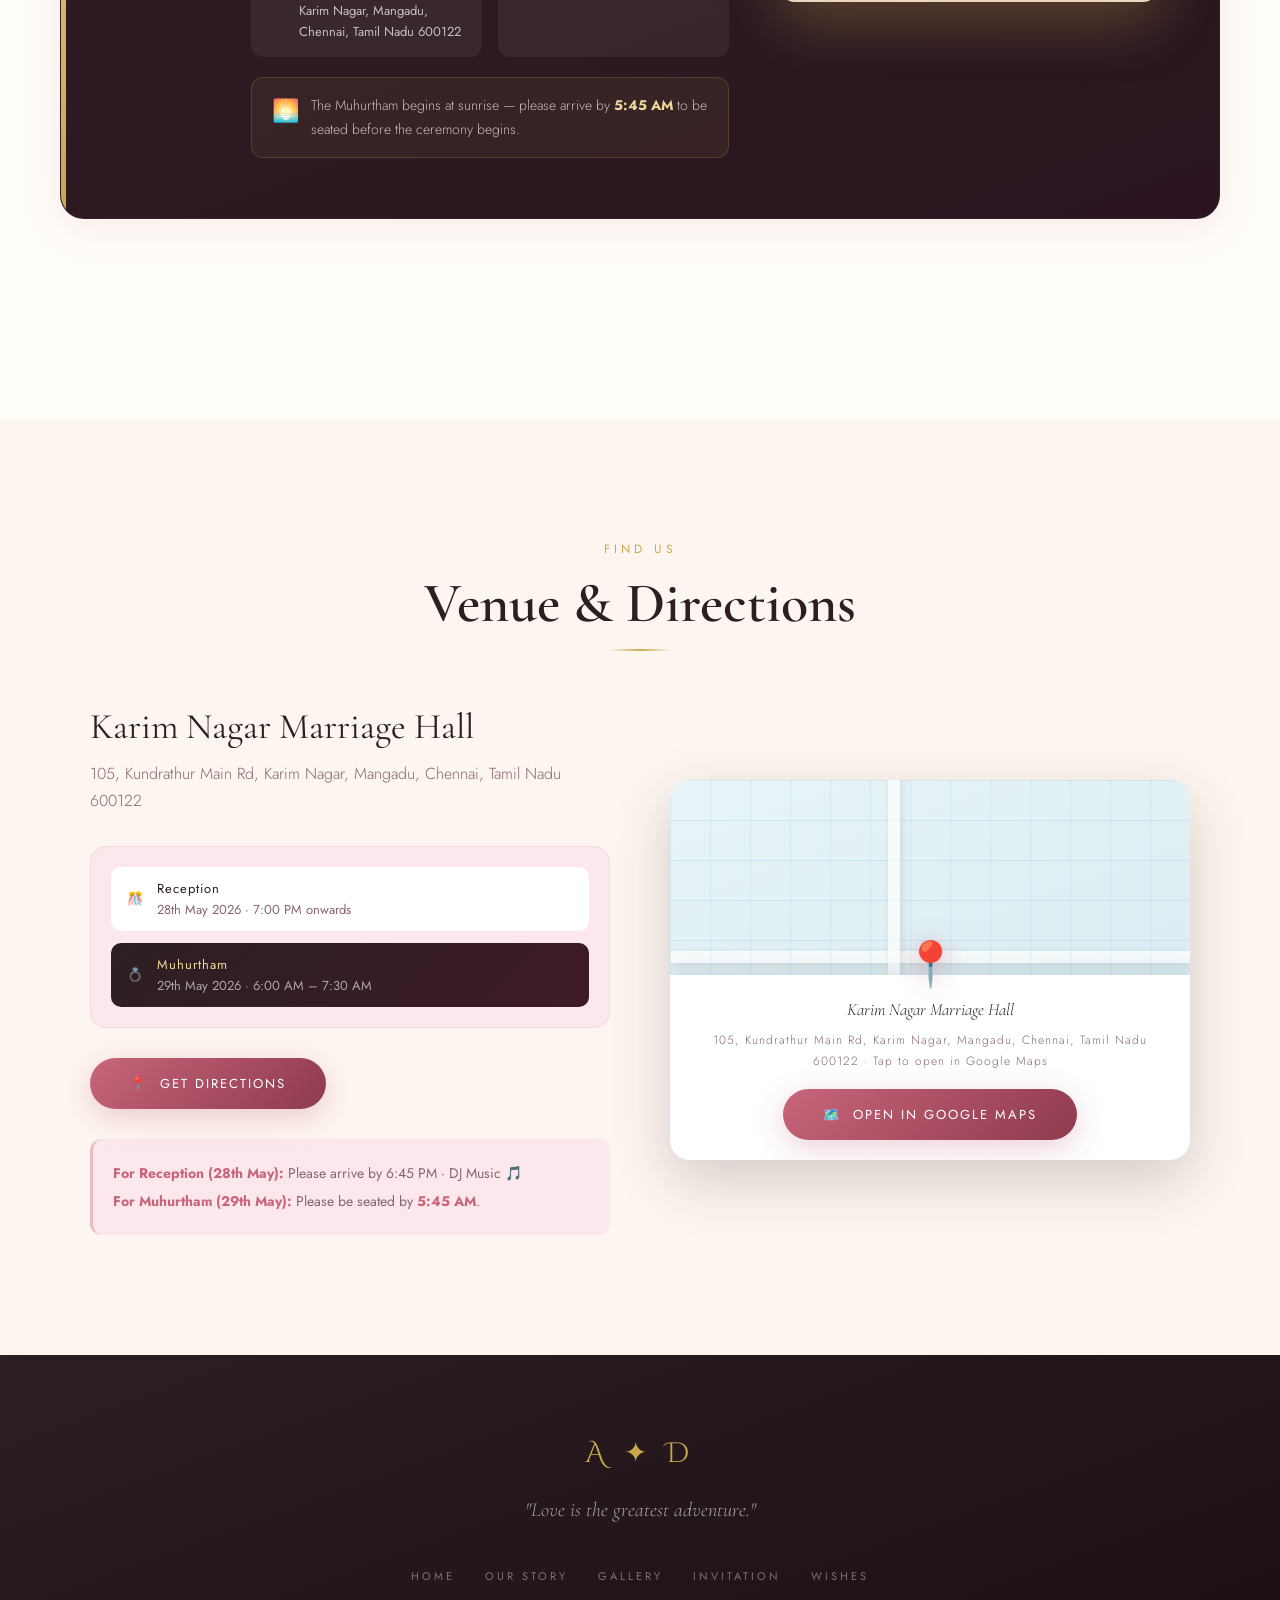
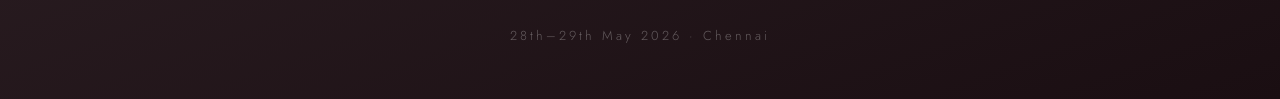
==== commit 711a3ac8: "added the images folder" ====
--- a/pages/events.html
+++ b/pages/events.html
@@ -81,7 +81,7 @@
     </div>
     <div class="edc-right">
       <div class="edc-photo-frame">
-        <img src="images\reception pic.jpg" alt="Reception" onerror="this.parentElement.classList.add('edc-placeholder')"/>
+        <img src="D:\wedding_website\images\reception pic.jpg" alt="Reception" onerror="this.parentElement.classList.add('edc-placeholder')"/>
       </div>
     </div>
   </div>
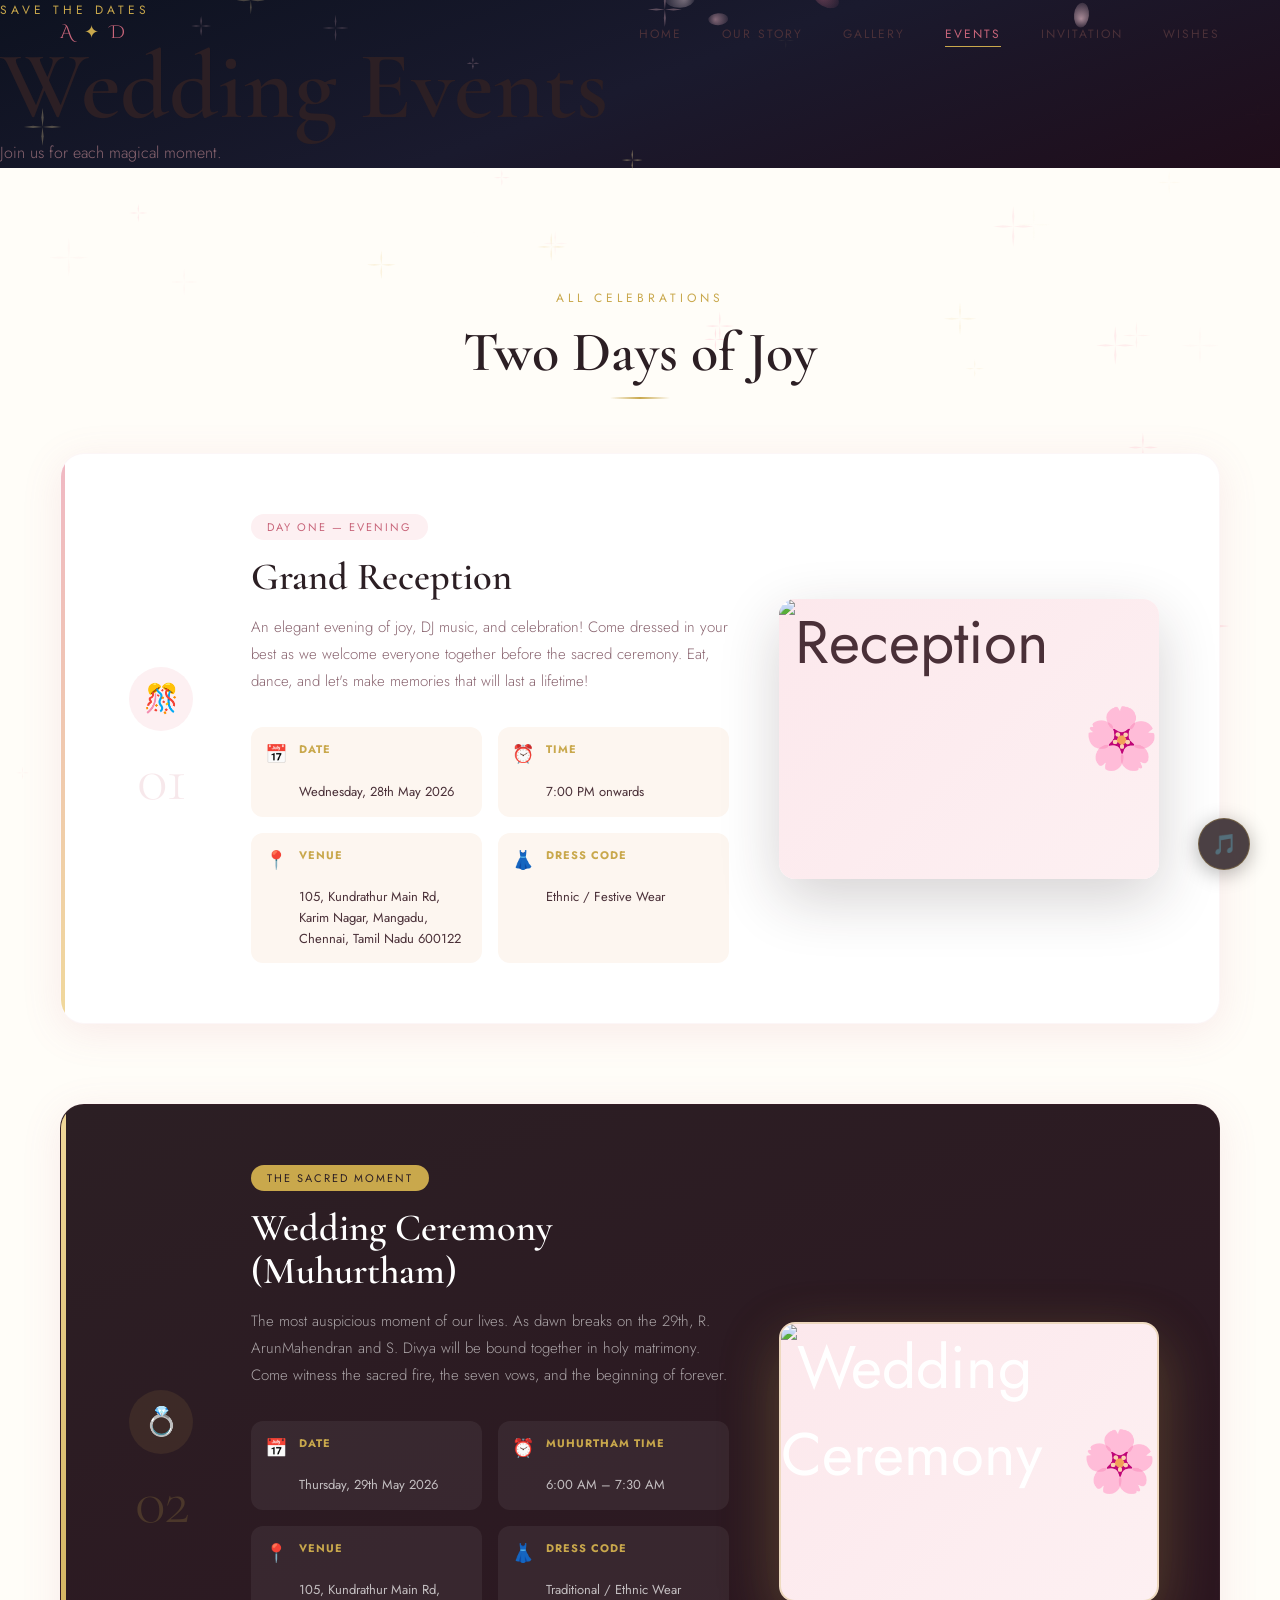
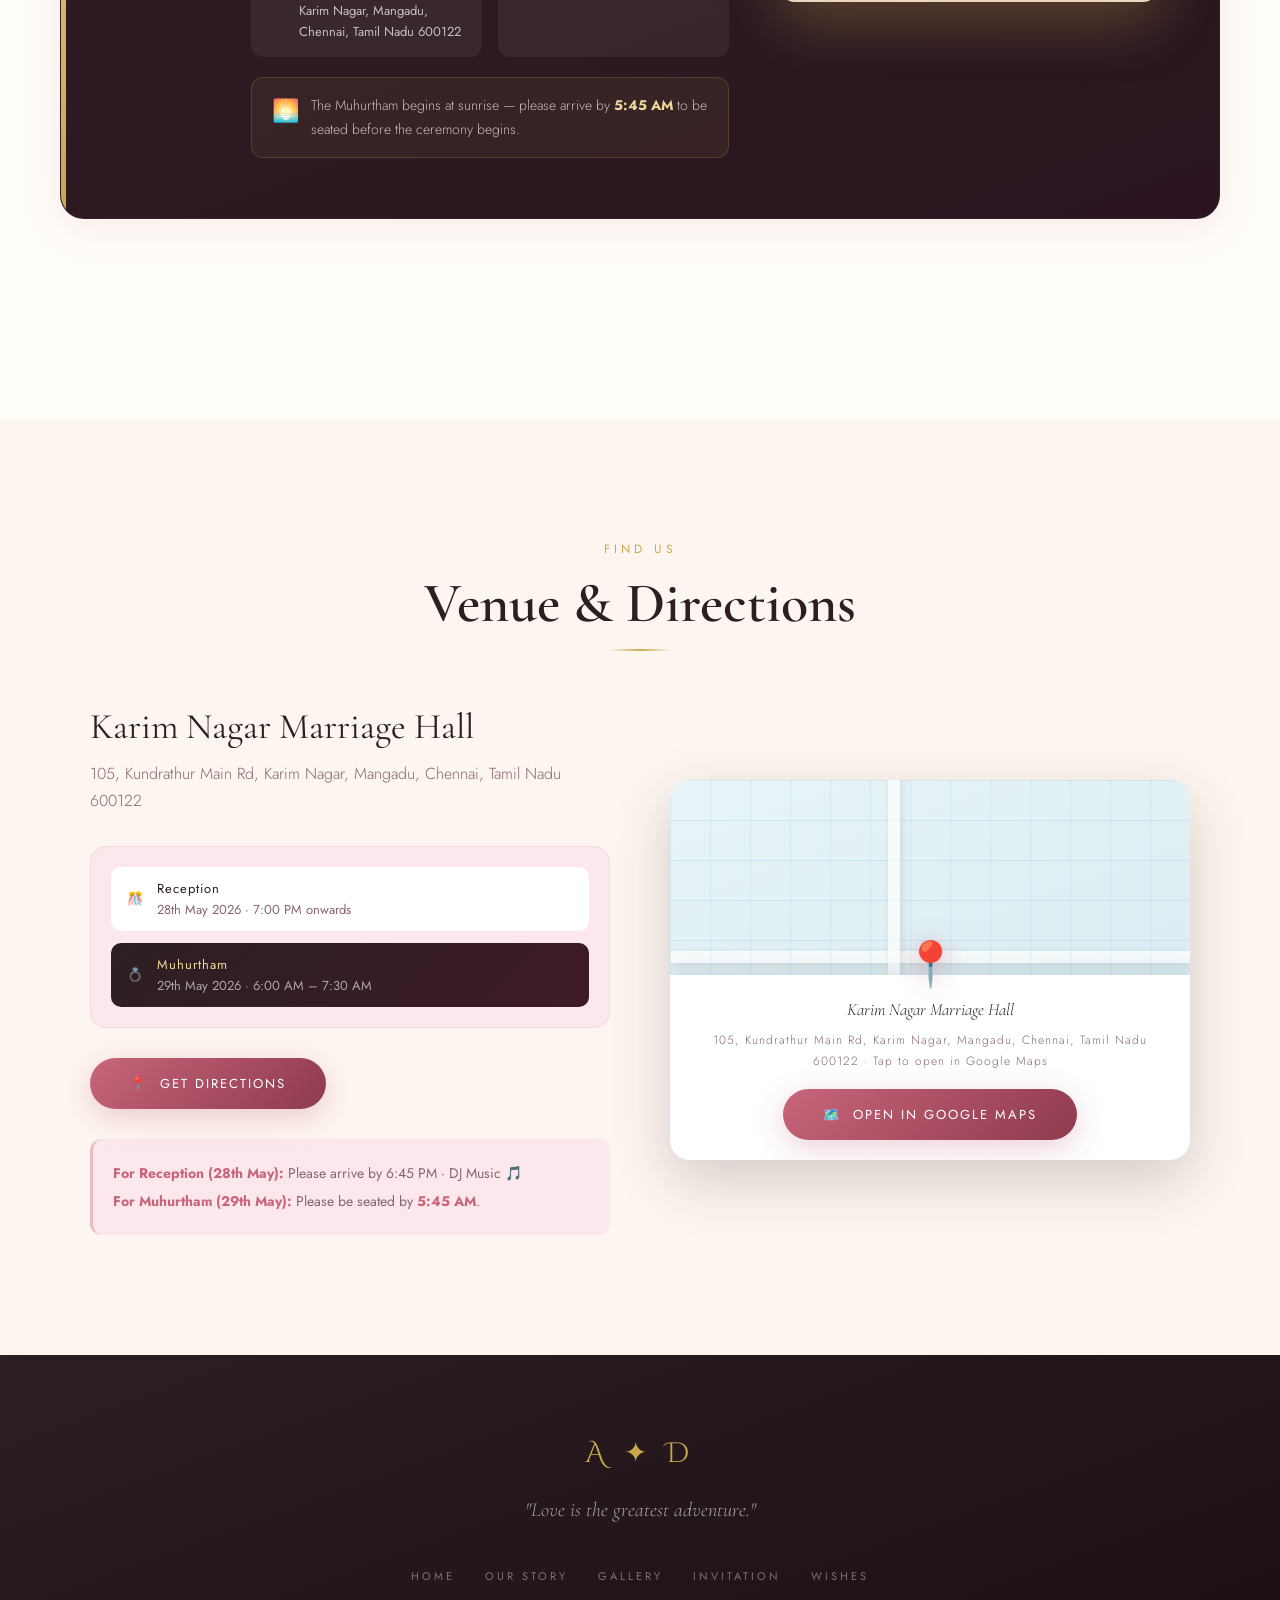
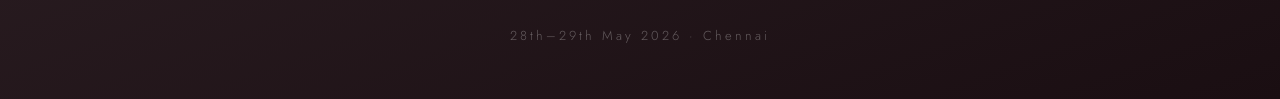
==== commit aa7681b9: "added the images folder" ====
--- a/pages/events.html
+++ b/pages/events.html
@@ -81,7 +81,7 @@
     </div>
     <div class="edc-right">
       <div class="edc-photo-frame">
-        <img src="D:\wedding_website\images\reception pic.jpg" alt="Reception" onerror="this.parentElement.classList.add('edc-placeholder')"/>
+        <img src="D:\wedding_website\images\reception.jpg" alt="Reception" onerror="this.parentElement.classList.add('edc-placeholder')"/>
       </div>
     </div>
   </div>
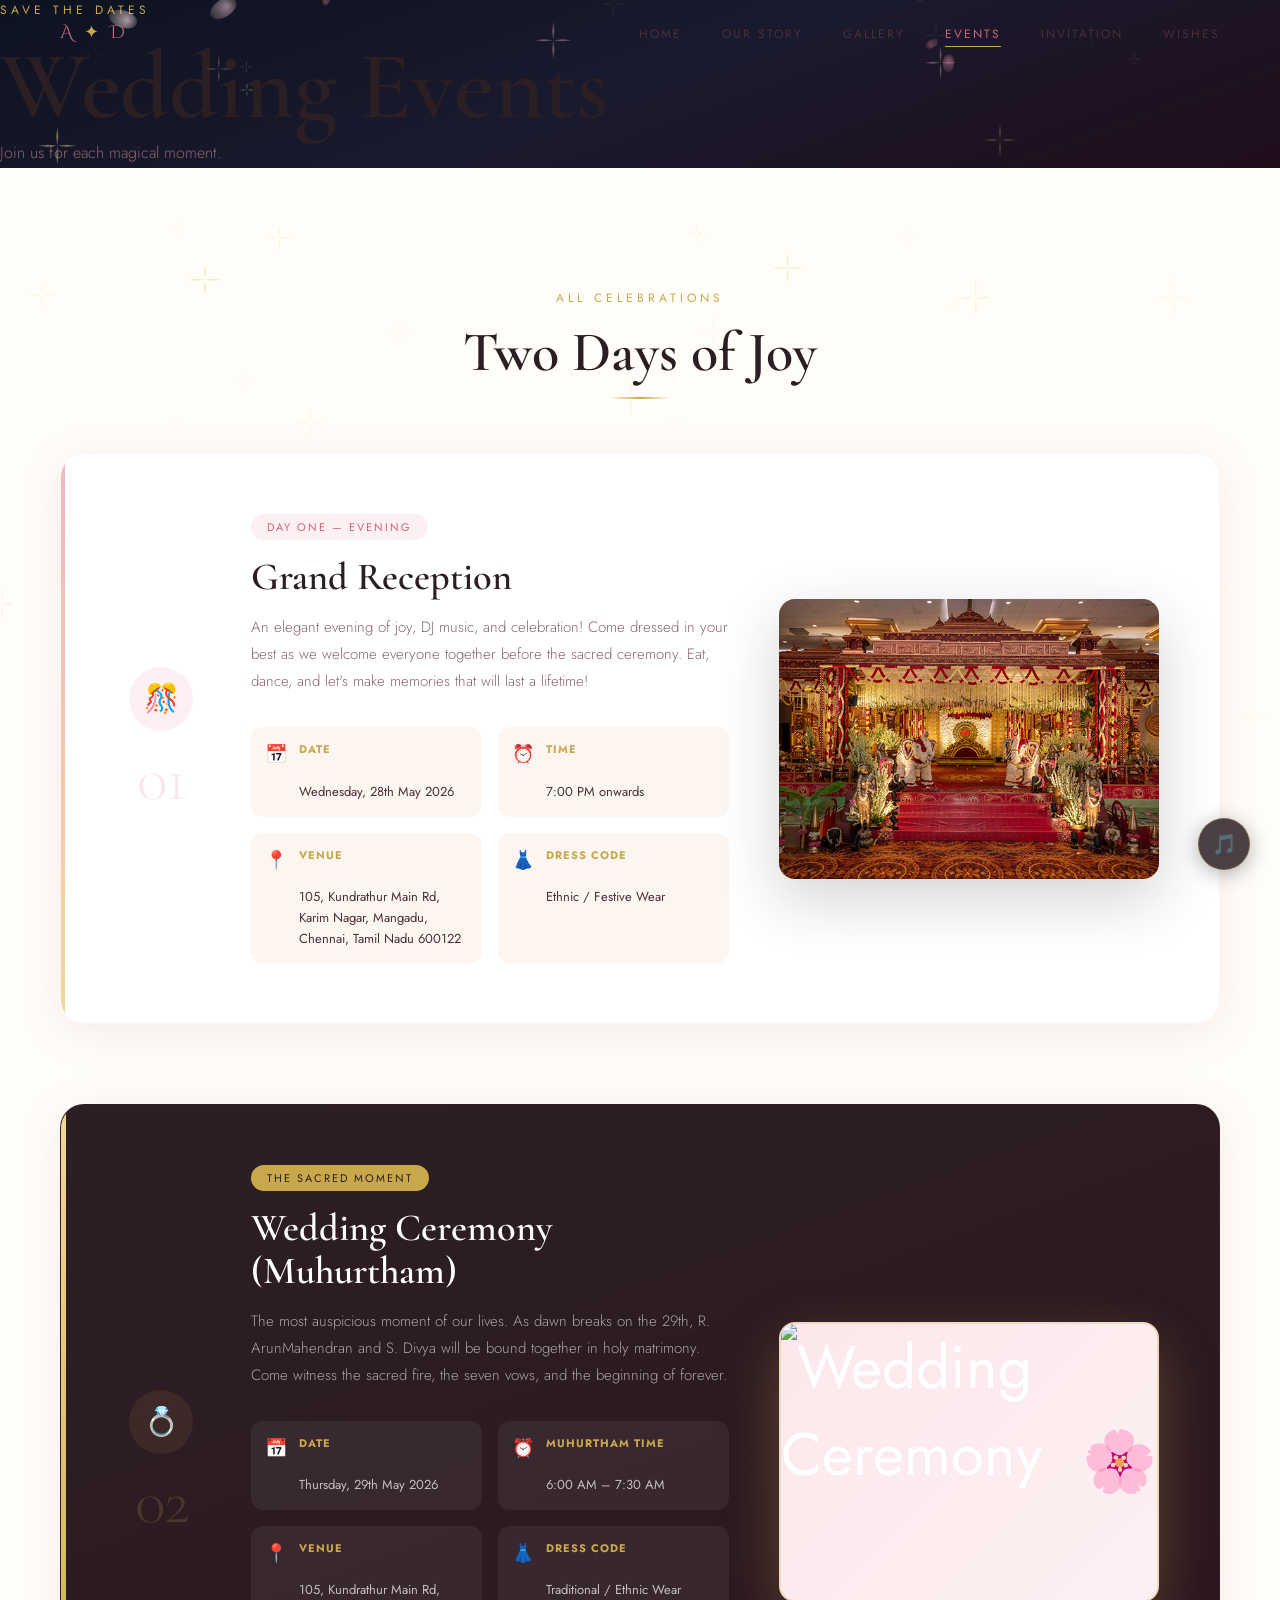
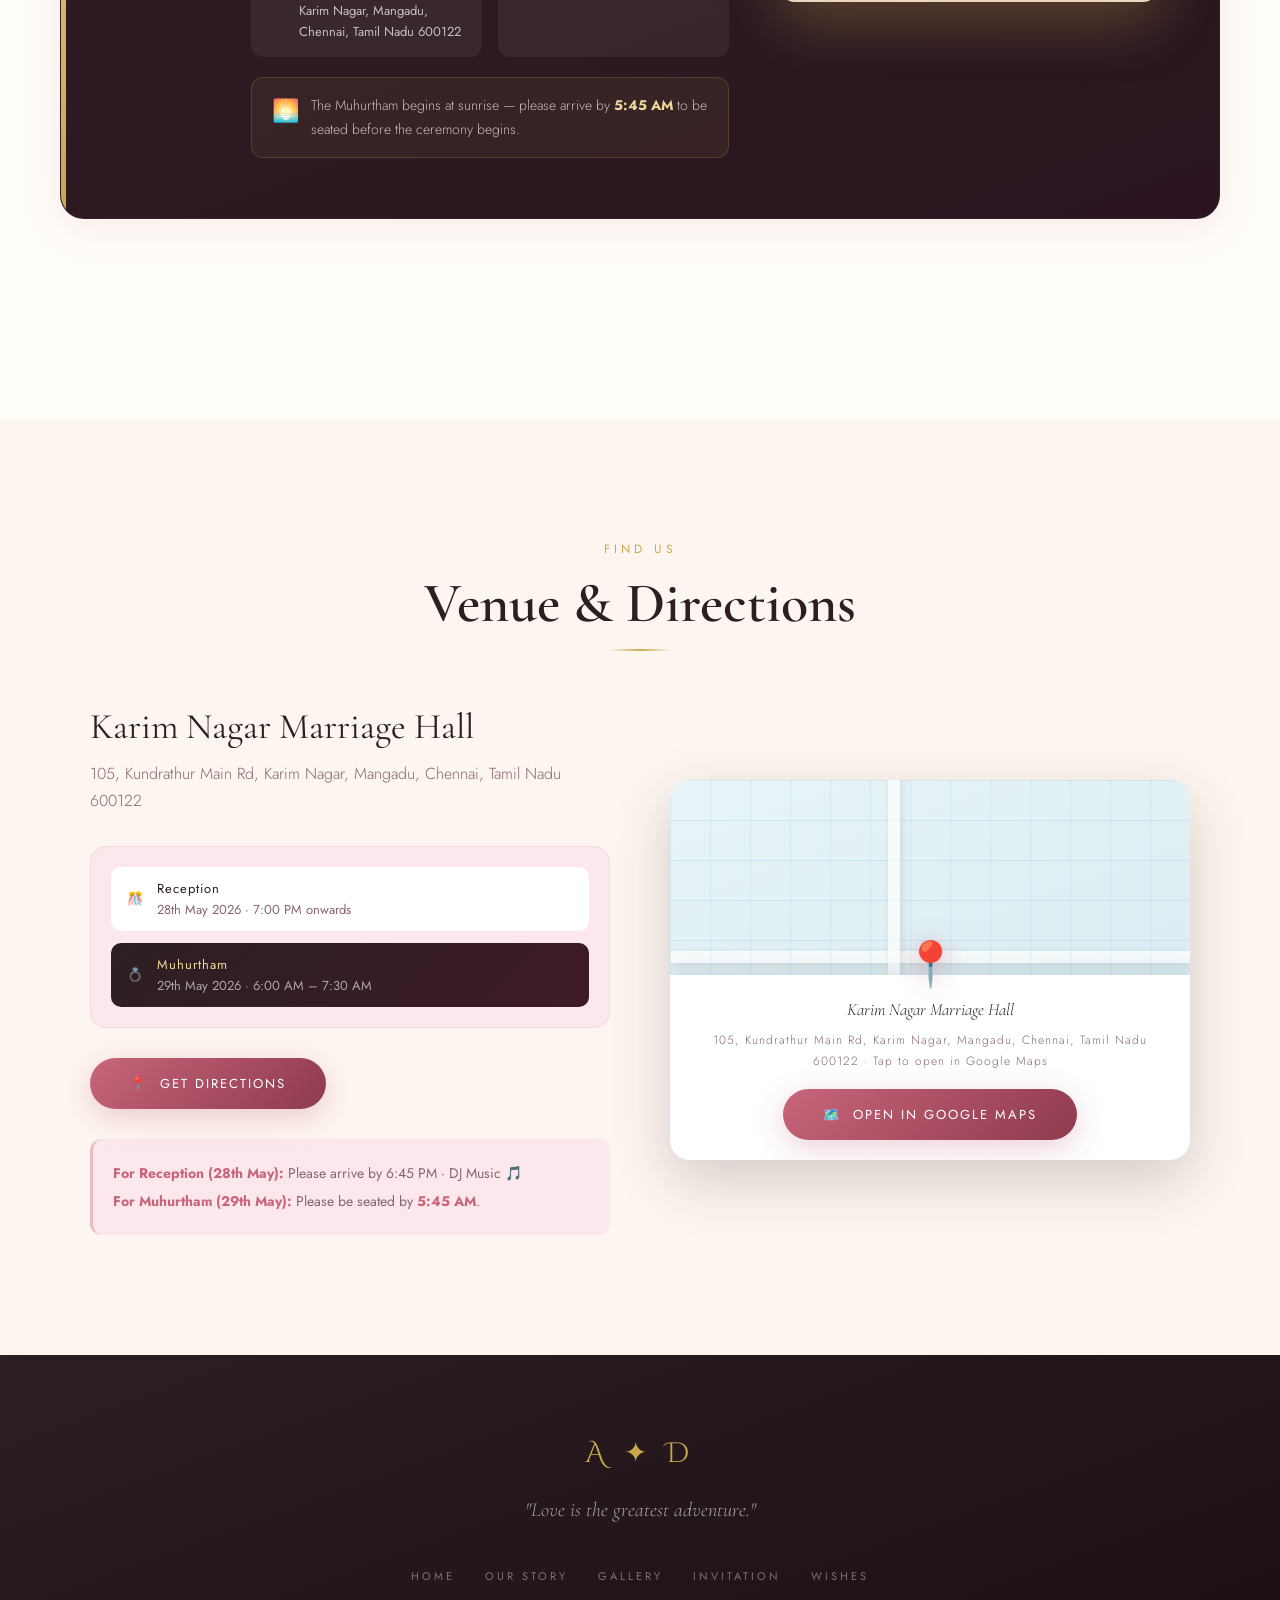
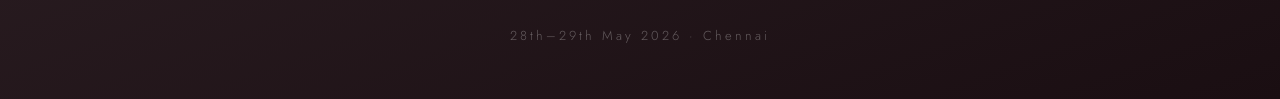
==== commit e04a2669: "added the image" ====
--- a/pages/events.html
+++ b/pages/events.html
@@ -81,7 +81,7 @@
     </div>
     <div class="edc-right">
       <div class="edc-photo-frame">
-        <img src="D:\wedding_website\images\reception.jpg" alt="Reception" onerror="this.parentElement.classList.add('edc-placeholder')"/>
+        <img src="../images/reception.jpg" alt="Reception">
       </div>
     </div>
   </div>
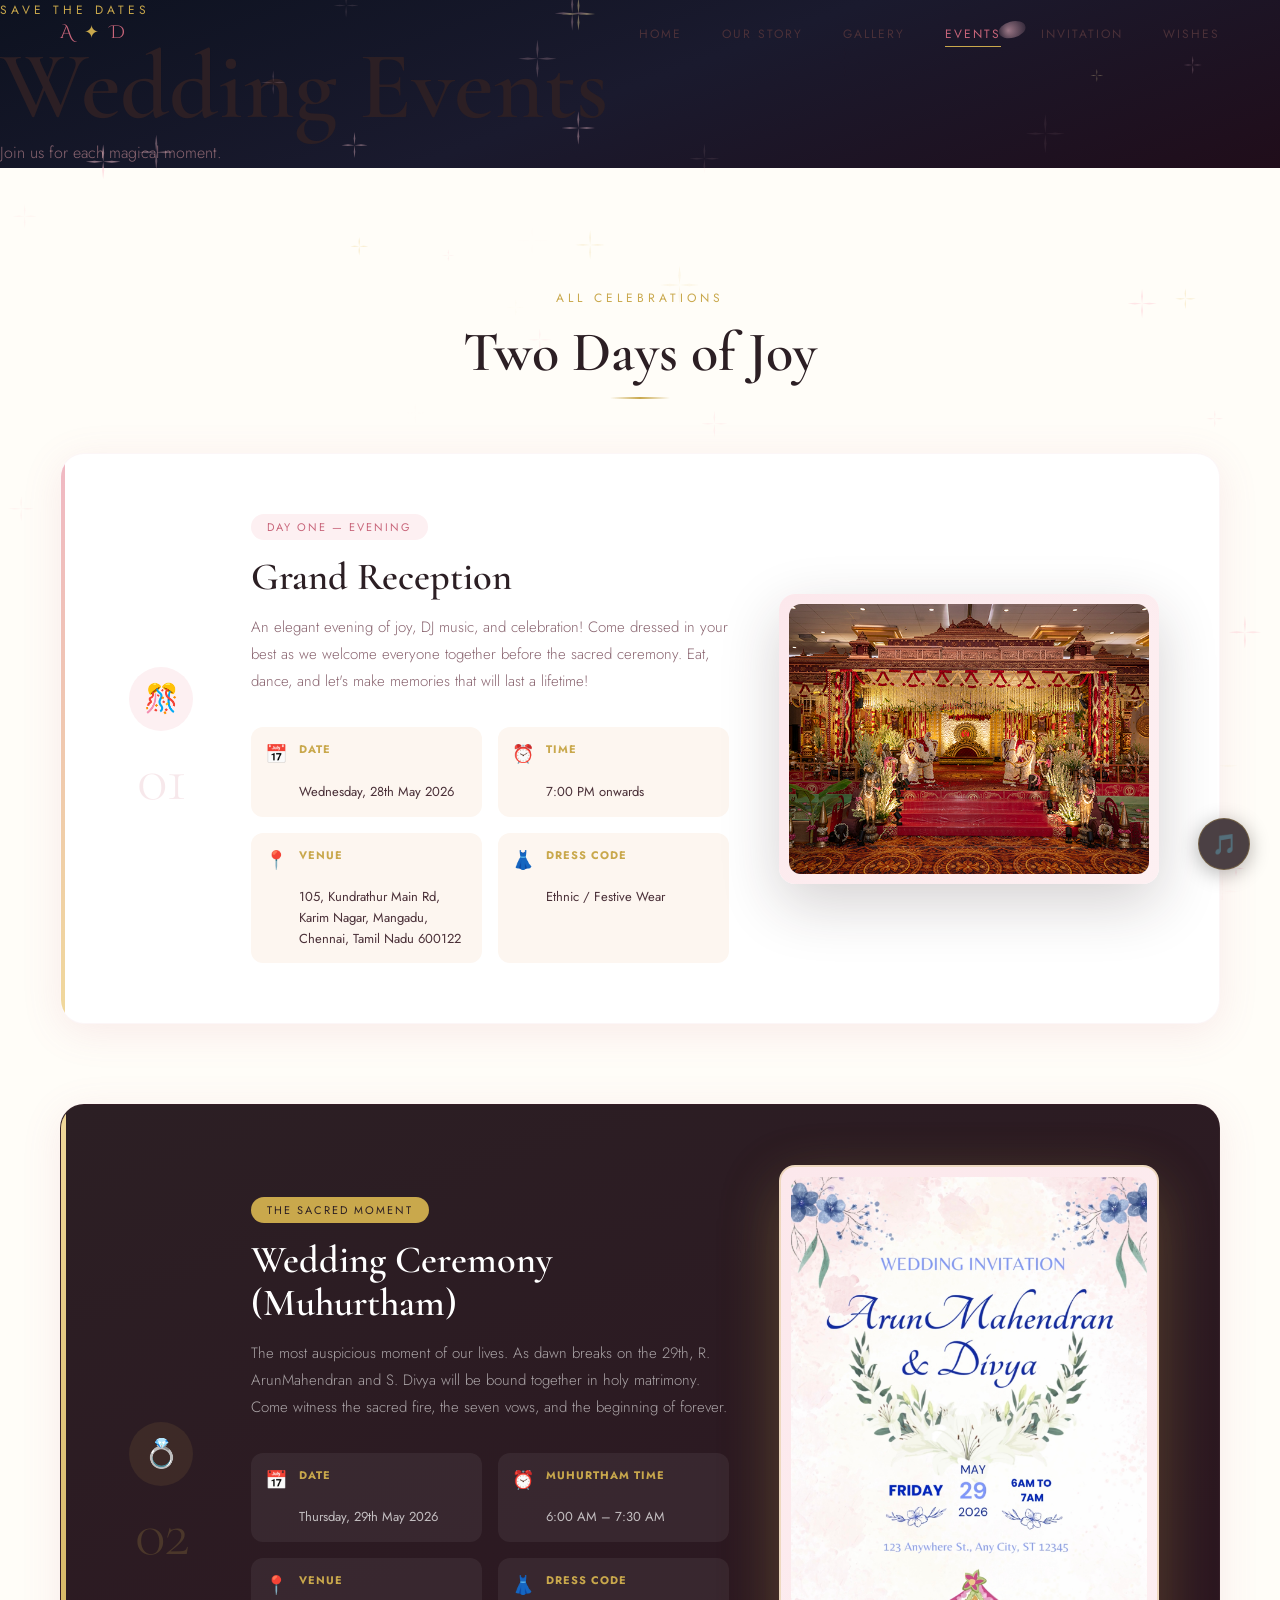
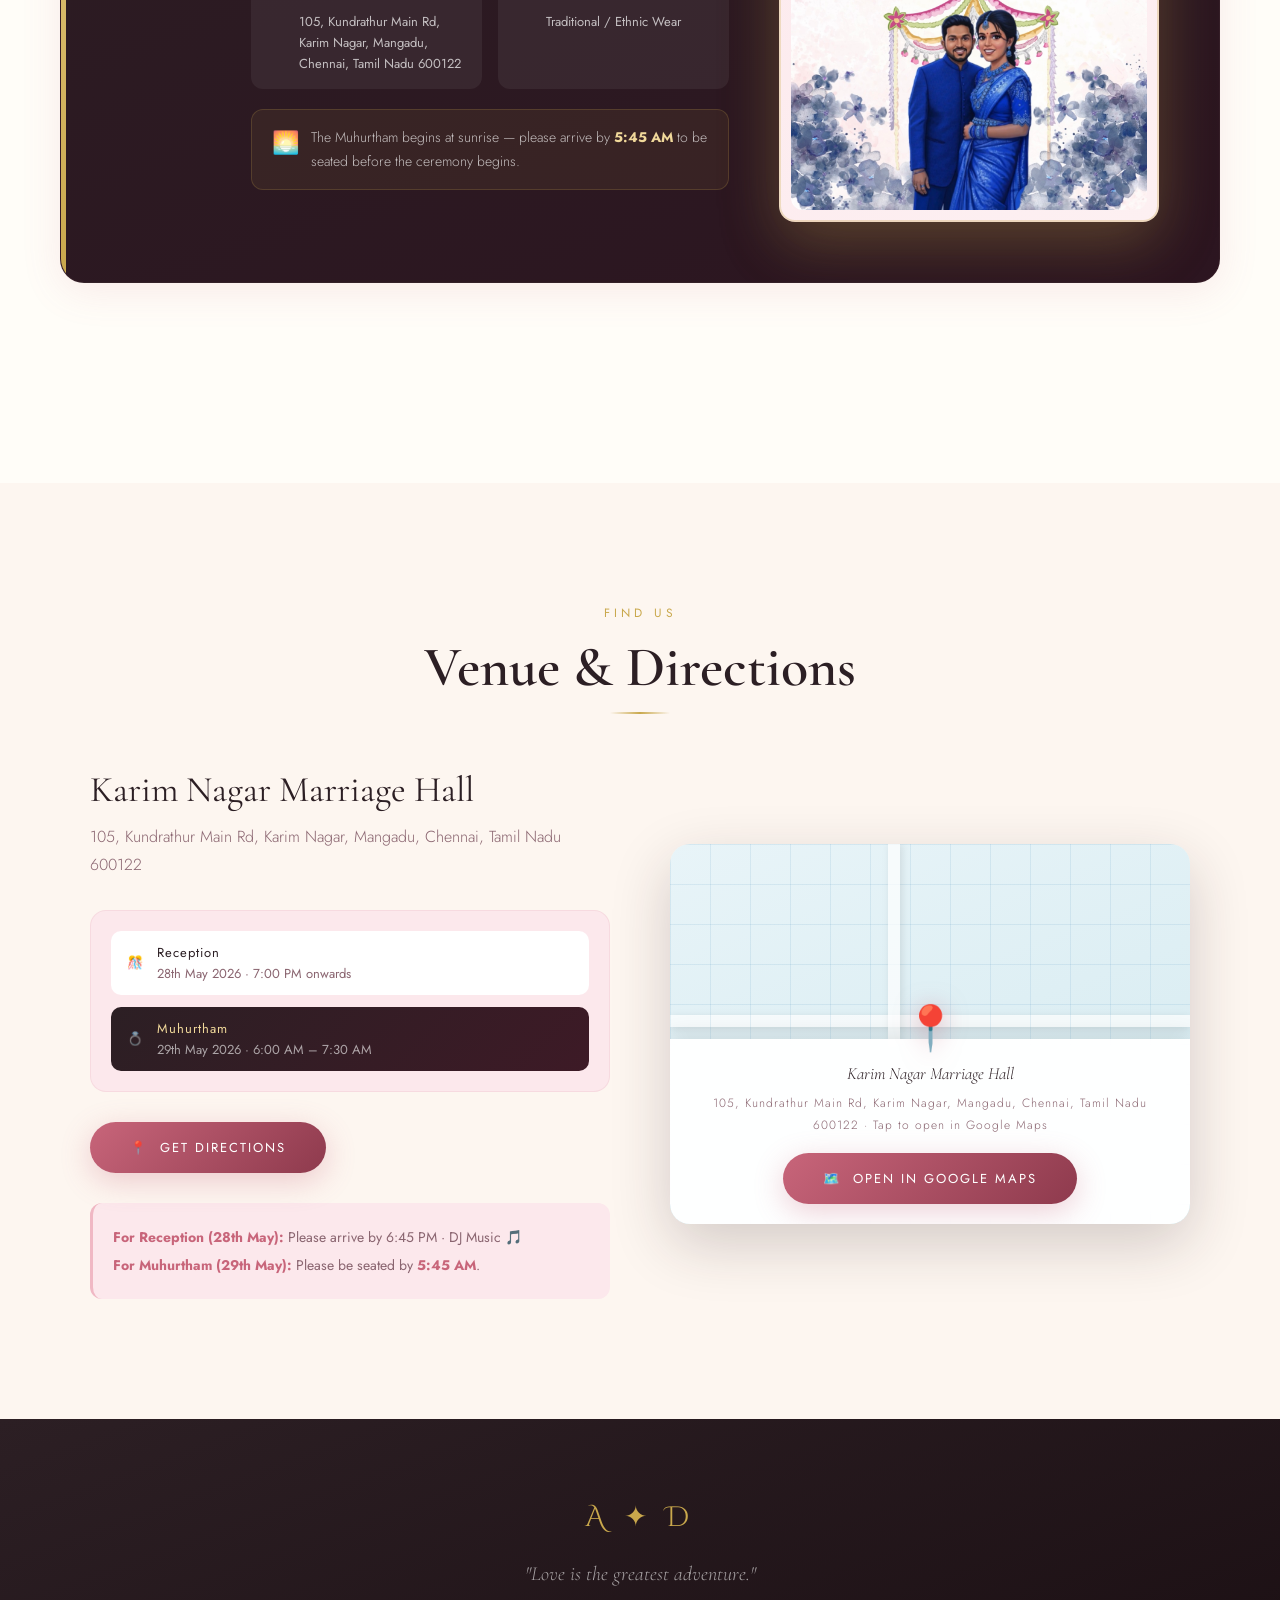
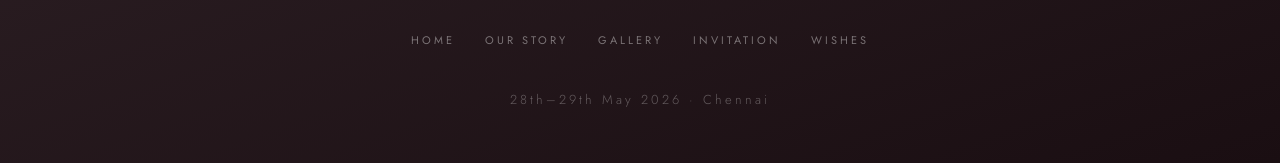
==== commit 164cc7d8: "added the wedding  image" ====
--- a/pages/events.html
+++ b/pages/events.html
@@ -123,7 +123,7 @@
     </div>
     <div class="edc-right">
       <div class="edc-photo-frame gold-frame">
-        <img src="../images/placeholders/ev3.jpg" alt="Wedding Ceremony" onerror="this.parentElement.classList.add('edc-placeholder')"/>
+        <img src="../images/wedding.PNG" alt="Wedding Ceremony" onerror="this.parentElement.classList.add('edc-placeholder')"/>
       </div>
     </div>
   </div>
--- a/css/events.css
+++ b/css/events.css
@@ -170,18 +170,20 @@
   border-radius: 16px;
   overflow: hidden;
   box-shadow: var(--shadow-deep);
-  height: 280px;
   background: linear-gradient(135deg, var(--blush), var(--rose-pale));
   display: flex;
   align-items: center;
   justify-content: center;
-  font-size: 60px;
-}
-
+  padding: 10px;
+}
+
+/* FIX IMAGE DISPLAY */
 .edc-photo-frame img {
   width: 100%;
-  height: 100%;
-  object-fit: cover;
+  height: auto;        /* VERY IMPORTANT */
+  object-fit: contain; /* show full image */
+  display: block;
+  border-radius: 12px;
 }
 
 .edc-photo-frame.edc-placeholder::after {
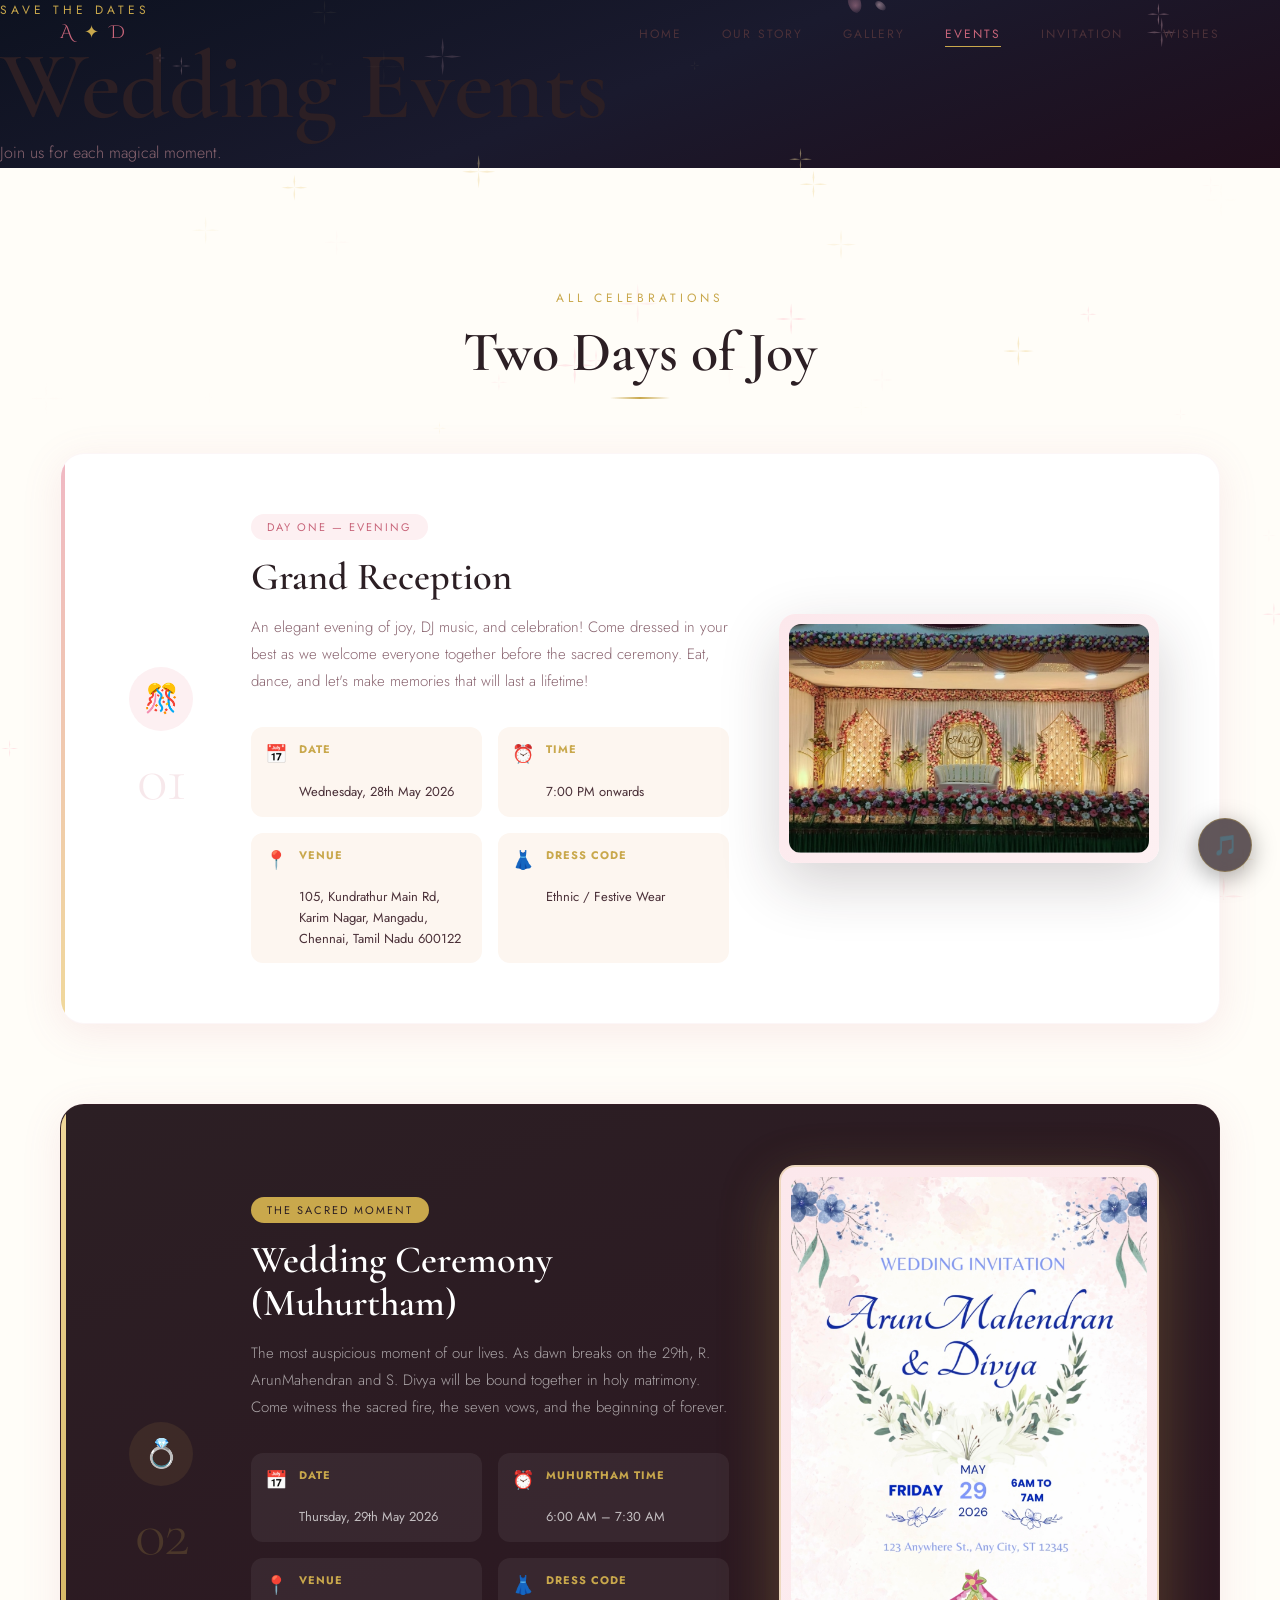
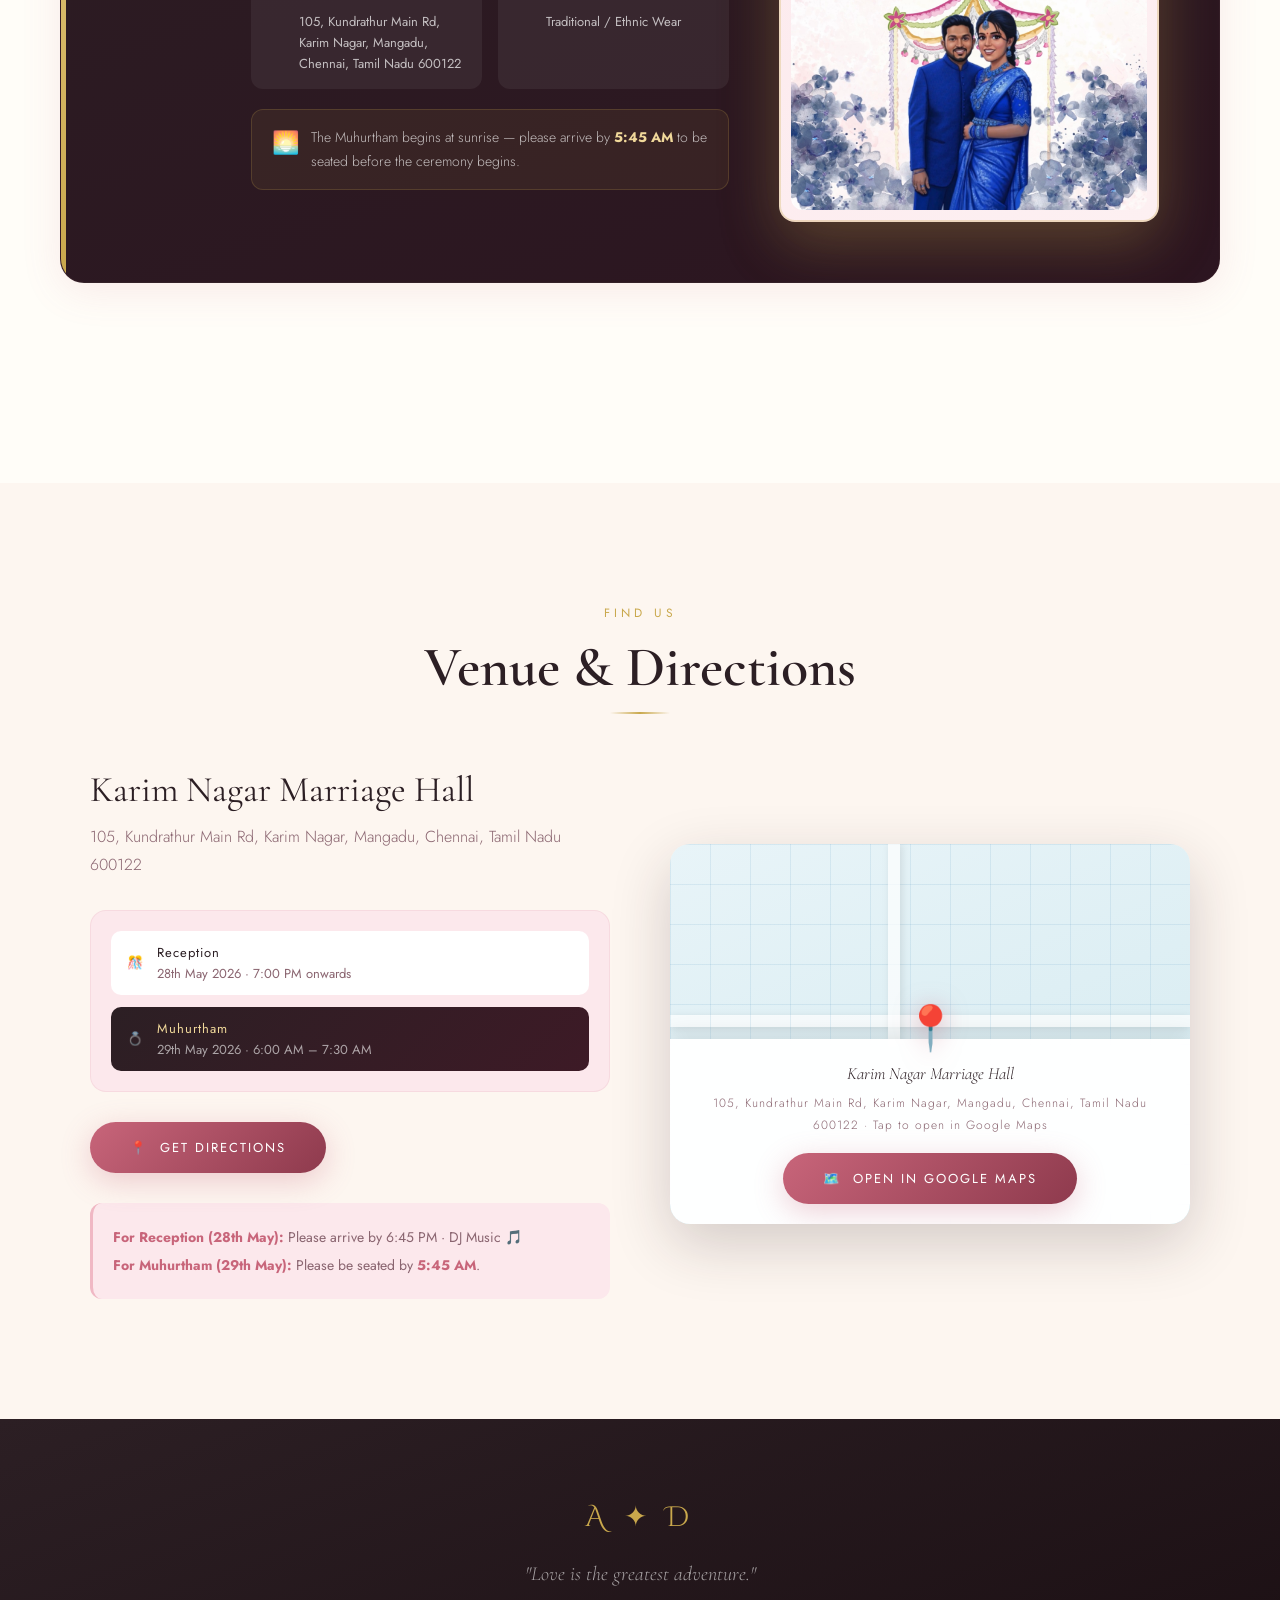
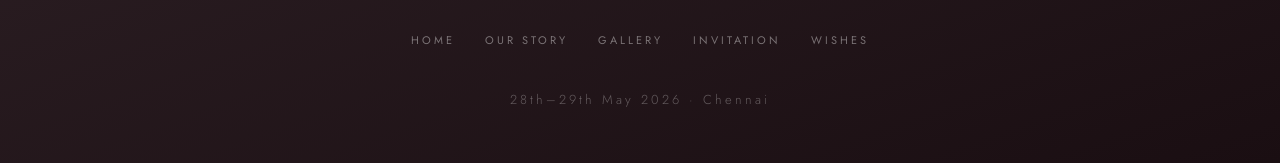
==== commit 211e5b1d: "added the music and images" ====
--- a/pages/events.html
+++ b/pages/events.html
@@ -12,8 +12,8 @@
 </head>
 <body>
 
-<audio id="bgMusic" src="../audio/wedding-music.mp3" loop preload="none"></audio>
-<button id="musicBtn" onclick="toggleMusic()" title="Toggle Music" aria-label="Toggle music">🎵</button>
+<audio id="bgMusic" src="../audio/wedding-music.mp3" loop preload="auto"></audio>
+<button id="musicBtn" title="Toggle Music" aria-label="Toggle music">🎵</button>
 
 <canvas id="petals"></canvas>
 <canvas id="sparkles"></canvas>
@@ -81,7 +81,7 @@
     </div>
     <div class="edc-right">
       <div class="edc-photo-frame">
-        <img src="../images/reception.jpg" alt="Reception">
+        <img src="../images/reception.jpeg" alt="Reception">
       </div>
     </div>
   </div>
--- a/css/global.css
+++ b/css/global.css
@@ -510,11 +510,23 @@
   border-radius: 4px;
 }
 
+.teaser-img-frame {
+  position: relative;
+  padding: 16px;
+  background: white;
+  box-shadow: var(--shadow-deep);
+  border-radius: 4px;
+
+  display: flex;              /* ✅ center fix */
+  align-items: center;
+  justify-content: center;
+}
+
 .teaser-img-frame img {
   width: 100%;
-  aspect-ratio: 4/5;
-  object-fit: cover;
-  border-radius: 2px;
+  height: 100%;               /* ✅ important */
+  object-fit: contain;        /* ✅ prevents cropping */
+  border-radius: 6px;
 }
 
 .teaser-img-frame.img-placeholder {
@@ -828,42 +840,76 @@
   .strip-photo { flex: calc(50% - 8px); min-width: 140px; }
 }
 
-/* ── MUSIC TOGGLE BUTTON ── */
+/* ── MUSIC TOGGLE BUTTON (UPDATED PREMIUM) ── */
 #musicBtn {
   position: fixed;
-  bottom: 30px;
-  right: 30px;
-  z-index: 500;
-  width: 52px;
-  height: 52px;
+  bottom: 28px;
+  right: 28px;
+  z-index: 999;
+  width: 54px;
+  height: 54px;
   border-radius: 50%;
-  background: rgba(44,31,36,0.85);
-  backdrop-filter: blur(12px);
-  border: 1.5px solid rgba(201,168,76,0.3);
+
+  background: rgba(44,31,36,0.75);
+  backdrop-filter: blur(14px);
+  border: 1.5px solid rgba(201,168,76,0.35);
+
   color: white;
   font-size: 20px;
   cursor: pointer;
-  box-shadow: 0 4px 20px rgba(0,0,0,0.3);
-  transition: transform 0.3s var(--ease-bounce), background 0.3s, box-shadow 0.3s;
+
   display: flex;
   align-items: center;
   justify-content: center;
-  padding: 0;
-}
-
+
+  box-shadow: 0 6px 25px rgba(0,0,0,0.35);
+  transition: all 0.35s var(--ease-bounce);
+}
+
+/* Hover */
 #musicBtn:hover {
-  transform: scale(1.1);
+  transform: scale(1.12) rotate(8deg);
   background: rgba(200,101,122,0.85);
-  box-shadow: 0 8px 30px rgba(200,101,122,0.3);
-}
-
+  box-shadow: 0 10px 35px rgba(200,101,122,0.35);
+}
+
+/* Playing State */
 #musicBtn.playing {
-  animation: musicPulse 2s ease infinite;
-  background: rgba(200,101,122,0.7);
-  border-color: rgba(200,101,122,0.5);
-}
-
+  background: rgba(200,101,122,0.75);
+  border-color: rgba(200,101,122,0.6);
+  animation: musicPulse 2s ease-in-out infinite;
+}
+
+/* Soft glow ring */
+#musicBtn.playing::after {
+  content: '';
+  position: absolute;
+  inset: -6px;
+  border-radius: 50%;
+  border: 1px solid rgba(200,101,122,0.25);
+  animation: musicRing 2s ease-out infinite;
+}
+
+/* Pulse animation */
 @keyframes musicPulse {
-  0%, 100% { box-shadow: 0 4px 20px rgba(200,101,122,0.2); }
-  50%       { box-shadow: 0 4px 30px rgba(200,101,122,0.5), 0 0 0 8px rgba(200,101,122,0.08); }
+  0%, 100% {
+    box-shadow: 0 6px 25px rgba(200,101,122,0.2);
+  }
+  50% {
+    box-shadow:
+      0 10px 40px rgba(200,101,122,0.5),
+      0 0 0 10px rgba(200,101,122,0.08);
+  }
+}
+
+/* Ring animation */
+@keyframes musicRing {
+  0% {
+    transform: scale(0.9);
+    opacity: 0.6;
+  }
+  100% {
+    transform: scale(1.4);
+    opacity: 0;
+  }
 }
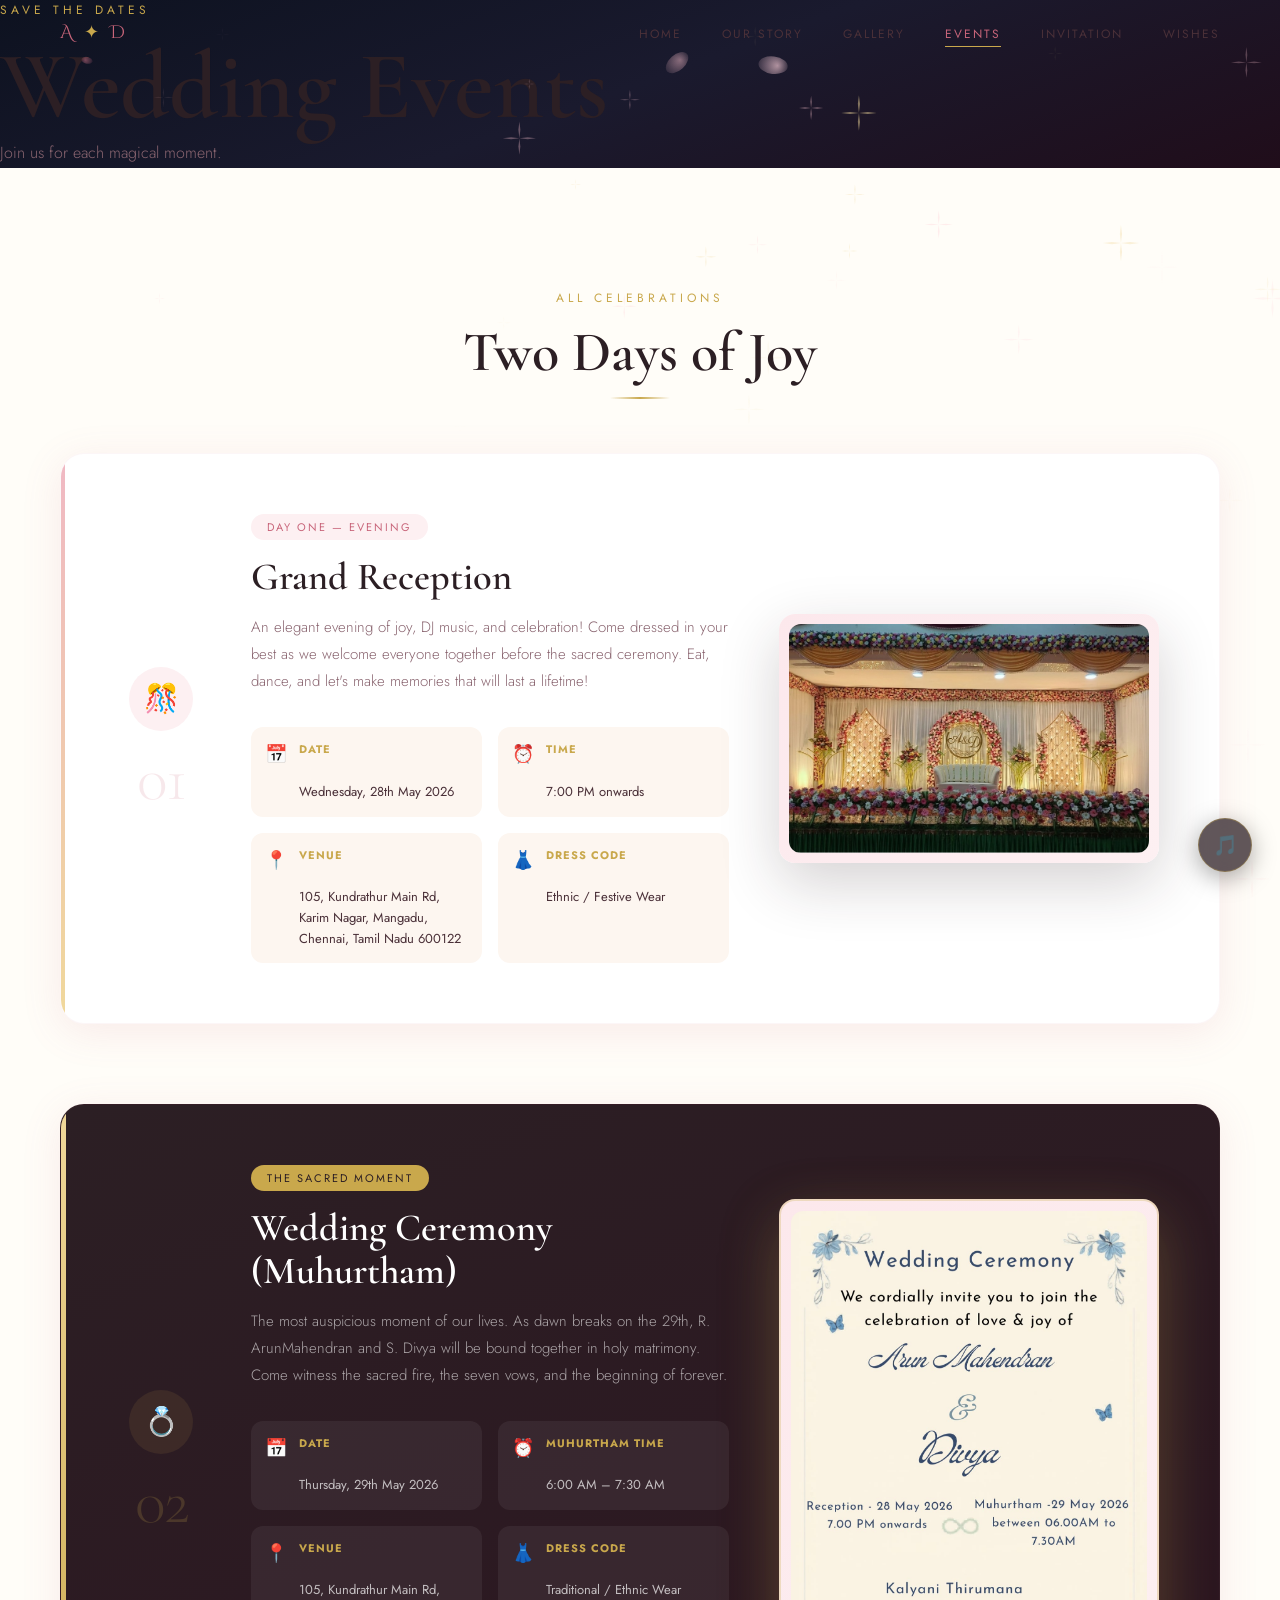
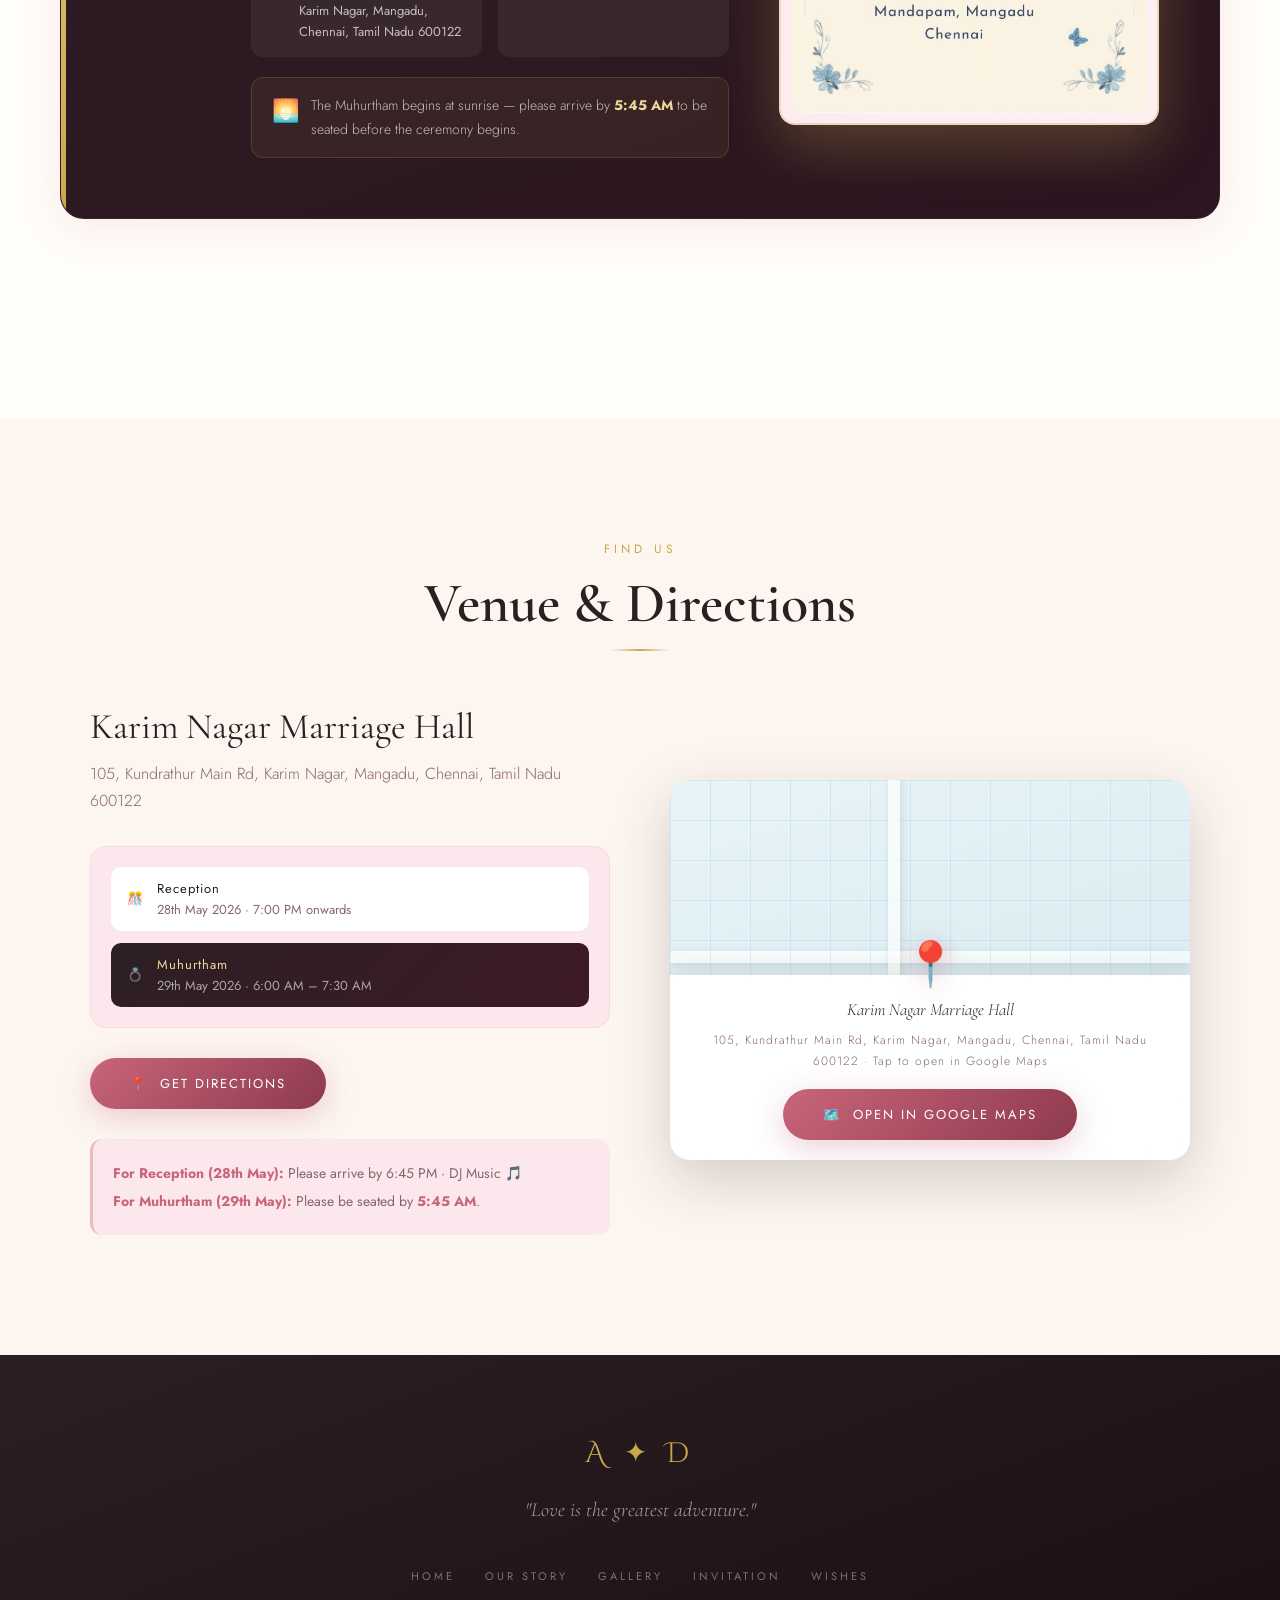
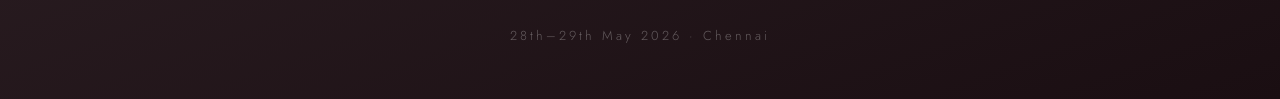
==== commit 1dd71c5e: "added the music and images" ====
--- a/pages/events.html
+++ b/pages/events.html
@@ -81,7 +81,7 @@
     </div>
     <div class="edc-right">
       <div class="edc-photo-frame">
-        <img src="../images/reception.jpeg" alt="Reception">
+        <img src="../images/placeholder/reception.jpeg" alt="Reception">
       </div>
     </div>
   </div>
@@ -123,7 +123,7 @@
     </div>
     <div class="edc-right">
       <div class="edc-photo-frame gold-frame">
-        <img src="../images/wedding.PNG" alt="Wedding Ceremony" onerror="this.parentElement.classList.add('edc-placeholder')"/>
+        <img src="../images/placeholder/wedding.jpeg" alt="Wedding Ceremony" onerror="this.parentElement.classList.add('edc-placeholder')"/>
       </div>
     </div>
   </div>
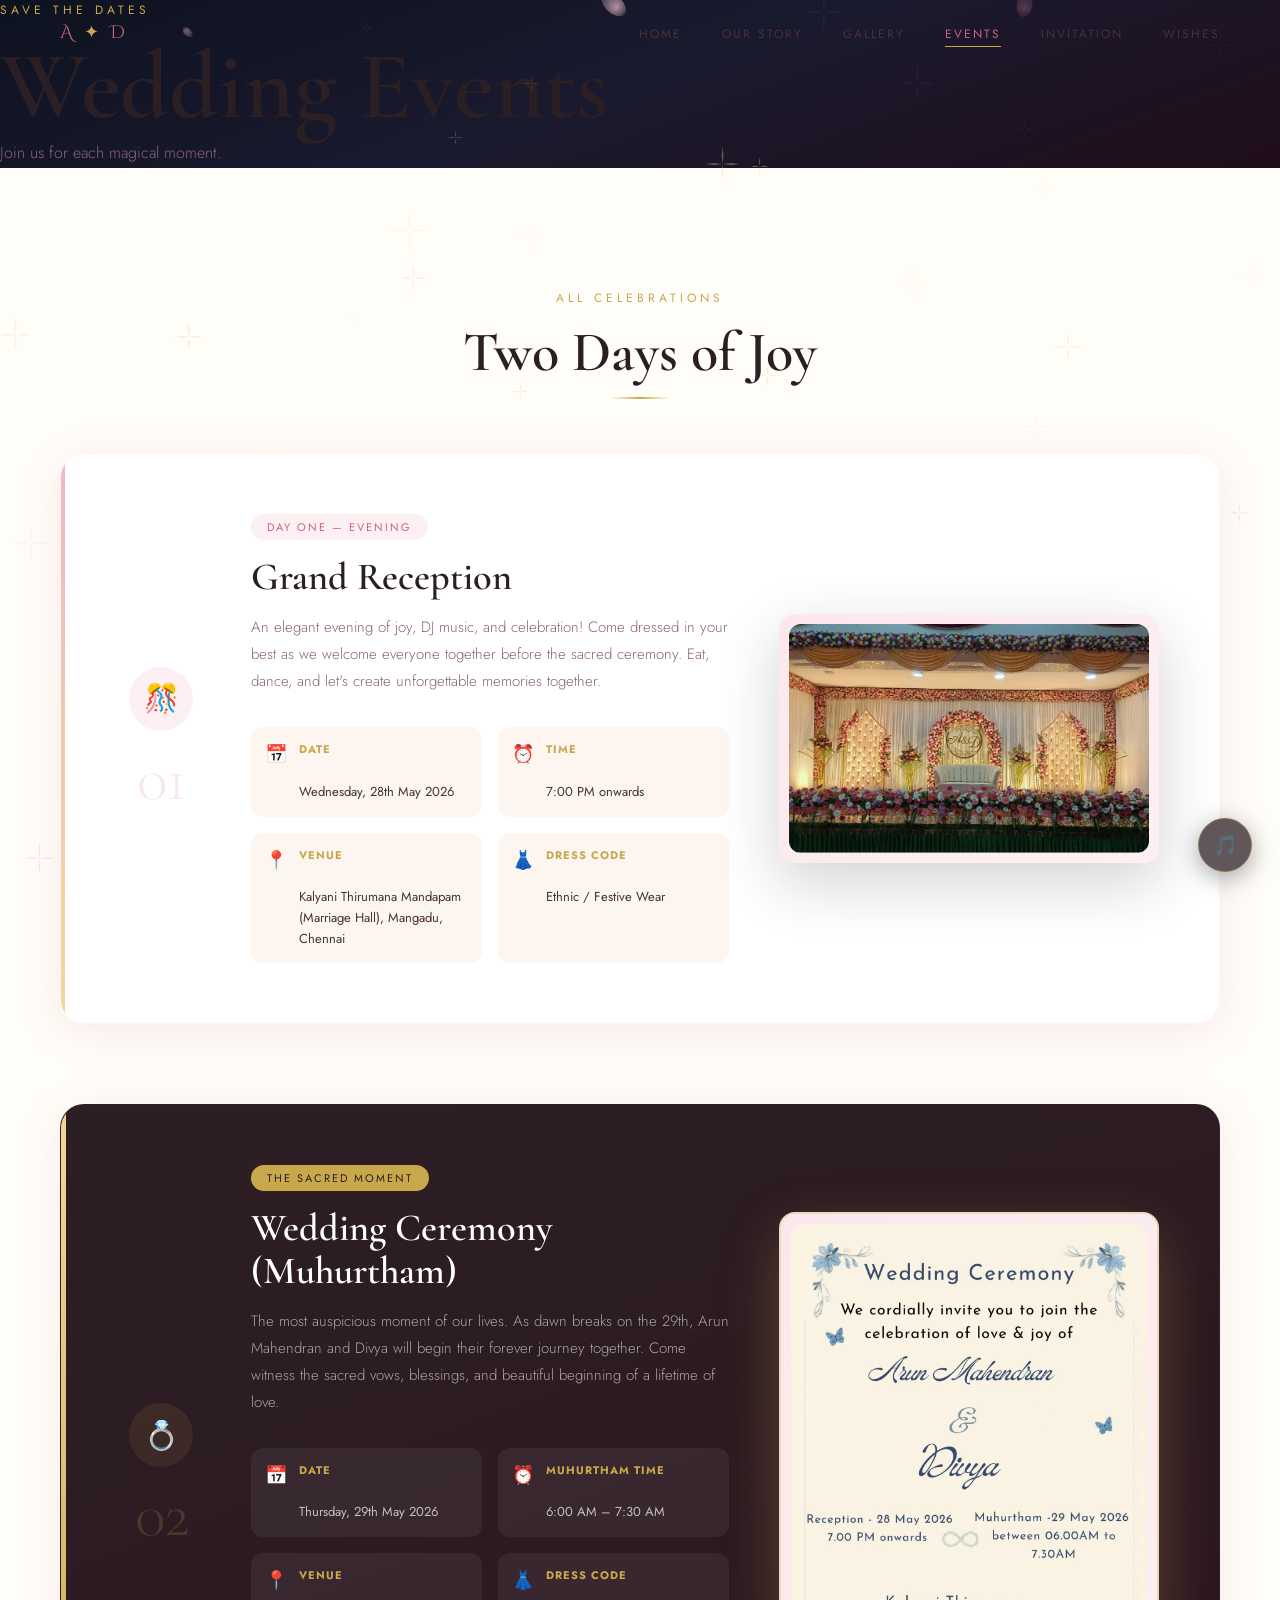
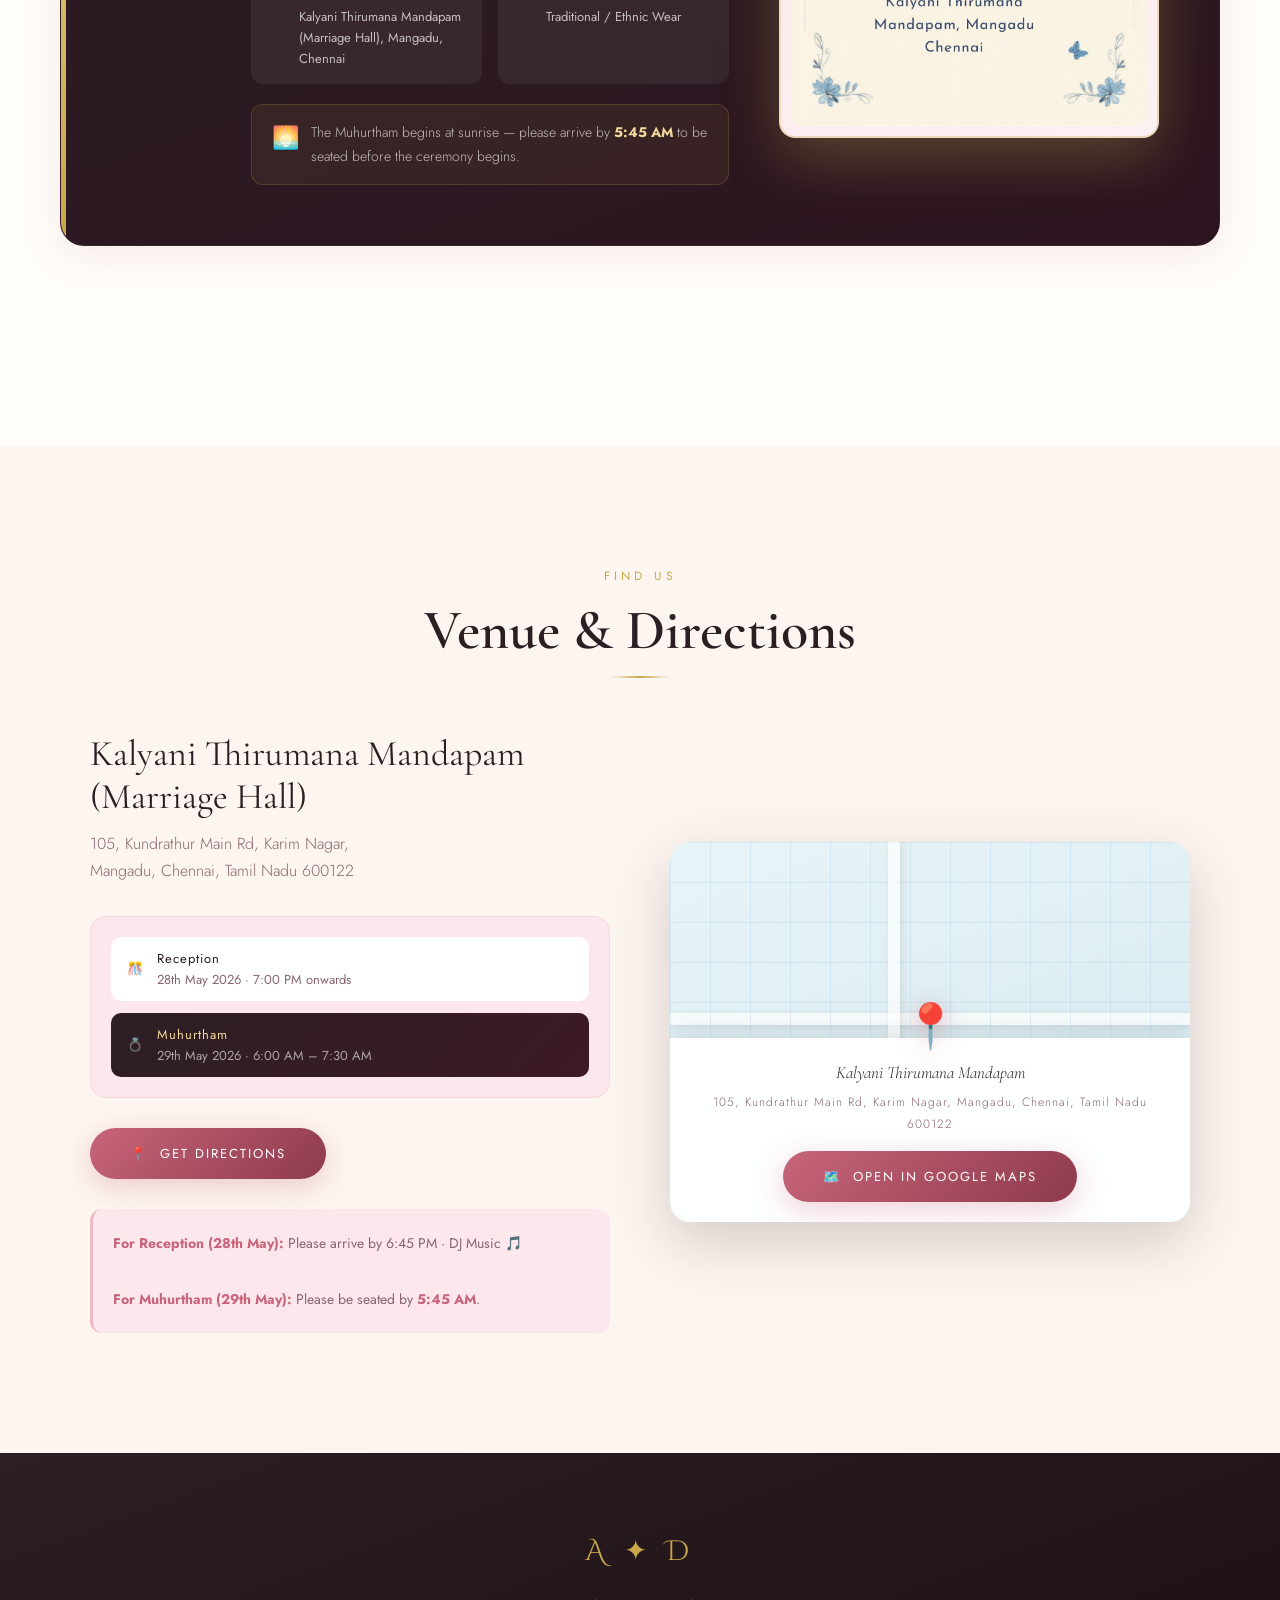
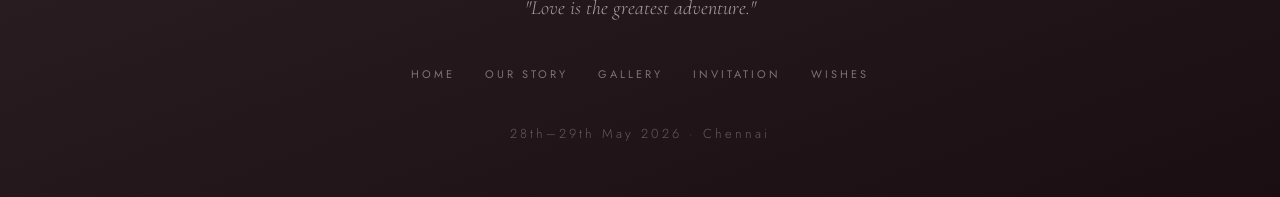
==== commit e24acf91: "replace the marriage hall name" ====
--- a/pages/events.html
+++ b/pages/events.html
@@ -4,22 +4,30 @@
 <meta charset="UTF-8"/>
 <meta name="viewport" content="width=device-width, initial-scale=1.0"/>
 <title>Events — Arun Mahendran & Divya</title>
+
 <link rel="preconnect" href="https://fonts.googleapis.com"/>
+
 <link href="https://fonts.googleapis.com/css2?family=Cormorant+Garamond:ital,wght@0,300;0,400;0,600;1,300;1,400&family=Cinzel+Decorative:wght@400;700&family=Dancing+Script:wght@400;600;700&family=Jost:wght@200;300;400&display=swap" rel="stylesheet"/>
+
 <link rel="stylesheet" href="../css/global.css"/>
 <link rel="stylesheet" href="../css/events.css"/>
 <link rel="stylesheet" href="../css/particles.css"/>
 </head>
+
 <body>
 
+<!-- MUSIC -->
 <audio id="bgMusic" src="../audio/wedding-music.mp3" loop preload="auto"></audio>
 <button id="musicBtn" title="Toggle Music" aria-label="Toggle music">🎵</button>
 
+<!-- PARTICLES -->
 <canvas id="petals"></canvas>
 <canvas id="sparkles"></canvas>
 
+<!-- NAVBAR -->
 <nav id="navbar">
   <div class="nav-logo">A <span>✦</span> D</div>
+
   <ul class="nav-links">
     <li><a href="../index.html">Home</a></li>
     <li><a href="story.html">Our Story</a></li>
@@ -28,192 +36,342 @@
     <li><a href="invitation.html">Invitation</a></li>
     <li><a href="wishes.html">Wishes</a></li>
   </ul>
+
   <div class="nav-toggle" onclick="toggleNav()">☰</div>
 </nav>
 
 <!-- HERO -->
 <section class="page-hero events-hero">
+
   <div class="page-hero-bg events-bg"></div>
+
   <div class="page-hero-content">
     <p class="section-eyebrow">Save the Dates</p>
     <h1>Wedding Events</h1>
-    <p class="page-hero-sub">Join us for each magical moment.</p>
-  </div>
+    <p class="page-hero-sub">
+      Join us for each magical moment.
+    </p>
+  </div>
+
 </section>
 
-<!-- EVENT CARDS -->
+<!-- EVENT DETAILS -->
 <section class="events-detail">
+
   <div class="section-header">
     <p class="section-eyebrow">All Celebrations</p>
     <h2>Two Days of Joy</h2>
   </div>
 
-  <!-- EVENT 1: Reception -->
+  <!-- RECEPTION -->
   <div class="event-detail-card reveal-up">
+
     <div class="edc-left">
       <div class="edc-icon-wrap">
         <div class="edc-icon">🎊</div>
       </div>
+
       <div class="edc-number">01</div>
     </div>
+
     <div class="edc-center">
-      <span class="edc-badge">Day One — Evening</span>
+
+      <span class="edc-badge">
+        Day One — Evening
+      </span>
+
       <h2>Grand Reception</h2>
-      <p class="edc-desc">An elegant evening of joy, DJ music, and celebration! Come dressed in your best as we welcome everyone together before the sacred ceremony. Eat, dance, and let's make memories that will last a lifetime!</p>
+
+      <p class="edc-desc">
+        An elegant evening of joy, DJ music, and celebration!
+        Come dressed in your best as we welcome everyone together
+        before the sacred ceremony. Eat, dance, and let's create
+        unforgettable memories together.
+      </p>
+
       <div class="edc-details-grid">
+
         <div class="edc-detail">
           <span class="edc-detail-icon">📅</span>
-          <div><strong>Date</strong><br/>Wednesday, 28th May 2026</div>
-        </div>
+          <div>
+            <strong>Date</strong><br/>
+            Wednesday, 28th May 2026
+          </div>
+        </div>
+
         <div class="edc-detail">
           <span class="edc-detail-icon">⏰</span>
-          <div><strong>Time</strong><br/>7:00 PM onwards</div>
-        </div>
+          <div>
+            <strong>Time</strong><br/>
+            7:00 PM onwards
+          </div>
+        </div>
+
         <div class="edc-detail">
           <span class="edc-detail-icon">📍</span>
-          <div><strong>Venue</strong><br/>105, Kundrathur Main Rd, Karim Nagar, Mangadu, Chennai, Tamil Nadu 600122</div>
-        </div>
+          <div>
+            <strong>Venue</strong><br/>
+            Kalyani Thirumana Mandapam (Marriage Hall),
+            Mangadu, Chennai
+          </div>
+        </div>
+
         <div class="edc-detail">
           <span class="edc-detail-icon">👗</span>
-          <div><strong>Dress Code</strong><br/>Ethnic / Festive Wear</div>
-        </div>
-      </div>
-    </div>
+          <div>
+            <strong>Dress Code</strong><br/>
+            Ethnic / Festive Wear
+          </div>
+        </div>
+
+      </div>
+
+    </div>
+
     <div class="edc-right">
       <div class="edc-photo-frame">
         <img src="../images/placeholder/reception.jpeg" alt="Reception">
       </div>
     </div>
-  </div>
-
-  <!-- EVENT 2: Wedding Muhurtham — FEATURED -->
+
+  </div>
+
+  <!-- WEDDING -->
   <div class="event-detail-card featured-event reveal-up">
+
     <div class="edc-left">
+
       <div class="edc-icon-wrap gold">
         <div class="edc-icon">💍</div>
       </div>
+
       <div class="edc-number gold-num">02</div>
-    </div>
+
+    </div>
+
     <div class="edc-center">
-      <span class="edc-badge main">The Sacred Moment</span>
+
+      <span class="edc-badge main">
+        The Sacred Moment
+      </span>
+
       <h2>Wedding Ceremony (Muhurtham)</h2>
-      <p class="edc-desc">The most auspicious moment of our lives. As dawn breaks on the 29th, R. ArunMahendran and S. Divya will be bound together in holy matrimony. Come witness the sacred fire, the seven vows, and the beginning of forever.</p>
+
+      <p class="edc-desc">
+        The most auspicious moment of our lives.
+        As dawn breaks on the 29th, Arun Mahendran
+        and Divya will begin their forever journey together.
+        Come witness the sacred vows, blessings, and
+        beautiful beginning of a lifetime of love.
+      </p>
+
       <div class="edc-details-grid">
+
         <div class="edc-detail">
           <span class="edc-detail-icon">📅</span>
-          <div><strong>Date</strong><br/>Thursday, 29th May 2026</div>
-        </div>
+          <div>
+            <strong>Date</strong><br/>
+            Thursday, 29th May 2026
+          </div>
+        </div>
+
         <div class="edc-detail">
           <span class="edc-detail-icon">⏰</span>
-          <div><strong>Muhurtham Time</strong><br/>6:00 AM – 7:30 AM</div>
-        </div>
+          <div>
+            <strong>Muhurtham Time</strong><br/>
+            6:00 AM – 7:30 AM
+          </div>
+        </div>
+
         <div class="edc-detail">
           <span class="edc-detail-icon">📍</span>
-          <div><strong>Venue</strong><br/>105, Kundrathur Main Rd, Karim Nagar, Mangadu, Chennai, Tamil Nadu 600122</div>
-        </div>
+          <div>
+            <strong>Venue</strong><br/>
+            Kalyani Thirumana Mandapam (Marriage Hall),
+            Mangadu, Chennai
+          </div>
+        </div>
+
         <div class="edc-detail">
           <span class="edc-detail-icon">👗</span>
-          <div><strong>Dress Code</strong><br/>Traditional / Ethnic Wear</div>
-        </div>
-      </div>
+          <div>
+            <strong>Dress Code</strong><br/>
+            Traditional / Ethnic Wear
+          </div>
+        </div>
+
+      </div>
+
       <div class="edc-morning-note">
         <span>🌅</span>
-        <p>The Muhurtham begins at sunrise — please arrive by <strong>5:45 AM</strong> to be seated before the ceremony begins.</p>
-      </div>
-    </div>
+
+        <p>
+          The Muhurtham begins at sunrise —
+          please arrive by <strong>5:45 AM</strong>
+          to be seated before the ceremony begins.
+        </p>
+      </div>
+
+    </div>
+
     <div class="edc-right">
+
       <div class="edc-photo-frame gold-frame">
-        <img src="../images/placeholder/wedding.jpeg" alt="Wedding Ceremony" onerror="this.parentElement.classList.add('edc-placeholder')"/>
-      </div>
-    </div>
+        <img
+          src="../images/placeholder/wedding.jpeg"
+          alt="Wedding Ceremony"
+          onerror="this.parentElement.classList.add('edc-placeholder')"
+        />
+      </div>
+
+    </div>
+
   </div>
 
 </section>
 
-<!-- MAP / VENUE -->
+<!-- VENUE -->
 <section class="venue-section">
+
   <div class="section-header">
     <p class="section-eyebrow">Find Us</p>
     <h2>Venue &amp; Directions</h2>
   </div>
+
   <div class="venue-grid">
+
+    <!-- LEFT -->
     <div class="venue-info reveal-left">
-      <div class="venue-name">Karim Nagar Marriage Hall</div>
-      <p class="venue-addr">105, Kundrathur Main Rd, Karim Nagar, Mangadu, Chennai, Tamil Nadu 600122</p>
+
+      <div class="venue-name">
+        Kalyani Thirumana Mandapam (Marriage Hall)
+      </div>
+
+      <p class="venue-addr">
+        105, Kundrathur Main Rd, Karim Nagar,<br/>
+        Mangadu, Chennai, Tamil Nadu 600122
+      </p>
 
       <div class="venue-event-times">
+
         <div class="vet-row">
           <span class="vet-icon">🎊</span>
+
           <div>
             <strong>Reception</strong>
             <span>28th May 2026 · 7:00 PM onwards</span>
           </div>
         </div>
+
         <div class="vet-row highlight">
           <span class="vet-icon">💍</span>
+
           <div>
             <strong>Muhurtham</strong>
             <span>29th May 2026 · 6:00 AM – 7:30 AM</span>
           </div>
         </div>
-      </div>
-
+
+      </div>
+
+      <!-- MAP BUTTON -->
       <div class="venue-links">
-        <a href="https://www.google.com/maps/dir/?api=1&destination=105,+Kundrathur+Main+Rd,+Karim+Nagar,+Mangadu,+Chennai,+Tamil+Nadu+600122" target="_blank" class="btn-primary">
+
+        <a
+          href="https://maps.app.goo.gl/7AFjw9Fteaeie3mZ8"
+          target="_blank"
+          class="btn-primary"
+        >
           📍 &nbsp;Get Directions
         </a>
-      </div>
+
+      </div>
+
+      <!-- NOTE -->
       <div class="venue-note">
-        <strong>For Reception (28th May):</strong> Please arrive by 6:45 PM · DJ Music 🎵<br/>
-        <strong>For Muhurtham (29th May):</strong> Please be seated by <strong>5:45 AM</strong>.
-      </div>
-    </div>
-
+
+        <strong>For Reception (28th May):</strong>
+        Please arrive by 6:45 PM · DJ Music 🎵
+
+        <br/><br/>
+
+        <strong>For Muhurtham (29th May):</strong>
+        Please be seated by <strong>5:45 AM</strong>.
+
+      </div>
+
+    </div>
+
+    <!-- RIGHT -->
     <div class="venue-map reveal-right">
+
       <div class="map-embed-wrap">
-        <!-- Google Maps embed - Karim Nagar Marriage Hall, Mangadu -->
-        <iframe
-          src="https://www.google.com/maps/embed/v1/place?key=AIzaSyD-9tSrke72PouQMnMX-a7eZSW0jkFMBWY&q=105,+Kundrathur+Main+Rd,+Karim+Nagar,+Mangadu,+Chennai,+Tamil+Nadu+600122"
-          width="100%" height="100%"
-          style="border:0; display:none;"
-          id="gmap"
-          allowfullscreen="" loading="lazy"
-          referrerpolicy="no-referrer-when-downgrade"
-          title="Wedding Venue">
-        </iframe>
-        <!-- Visible map card with direct link -->
+
         <div class="map-card">
+
           <div class="map-card-visual">
+
             <div class="map-card-pin">
+
               <div class="pin-circle">📍</div>
+
               <div class="pin-rings">
                 <div class="pin-ring r1"></div>
                 <div class="pin-ring r2"></div>
                 <div class="pin-ring r3"></div>
               </div>
+
             </div>
+
             <div class="map-card-grid"></div>
-          </div>
+
+          </div>
+
           <div class="map-card-info">
-            <p class="map-card-label">Karim Nagar Marriage Hall</p>
-            <p class="map-card-sub">105, Kundrathur Main Rd, Karim Nagar, Mangadu, Chennai, Tamil Nadu 600122 · Tap to open in Google Maps</p>
-            <a href="https://www.google.com/maps/dir/?api=1&destination=105,+Kundrathur+Main+Rd,+Karim+Nagar,+Mangadu,+Chennai,+Tamil+Nadu+600122"
-               target="_blank"
-               class="btn-primary"
-               style="display:inline-flex; margin-top:16px;">
+
+            <p class="map-card-label">
+              Kalyani Thirumana Mandapam
+            </p>
+
+            <p class="map-card-sub">
+              105, Kundrathur Main Rd, Karim Nagar,
+              Mangadu, Chennai, Tamil Nadu 600122
+            </p>
+
+            <a
+              href="https://maps.app.goo.gl/7AFjw9Fteaeie3mZ8"
+              target="_blank"
+              class="btn-primary"
+              style="display:inline-flex; margin-top:16px;"
+            >
               🗺️ &nbsp;Open in Google Maps
             </a>
-          </div>
-        </div>
-      </div>
-    </div>
-  </div>
+
+          </div>
+
+        </div>
+
+      </div>
+
+    </div>
+
+  </div>
+
 </section>
 
+<!-- FOOTER -->
 <footer class="site-footer">
+
   <div class="footer-inner">
-    <div class="footer-logo">A ✦ D</div>
-    <p class="footer-tagline">"Love is the greatest adventure."</p>
+
+    <div class="footer-logo">
+      A ✦ D
+    </div>
+
+    <p class="footer-tagline">
+      "Love is the greatest adventure."
+    </p>
+
     <div class="footer-nav">
       <a href="../index.html">Home</a>
       <a href="story.html">Our Story</a>
@@ -221,11 +379,17 @@
       <a href="invitation.html">Invitation</a>
       <a href="wishes.html">Wishes</a>
     </div>
-    <p class="footer-date">28th–29th May 2026 · Chennai</p>
-  </div>
+
+    <p class="footer-date">
+      28th–29th May 2026 · Chennai
+    </p>
+
+  </div>
+
 </footer>
 
 <script src="../js/particles.js"></script>
 <script src="../js/main.js"></script>
+
 </body>
 </html>
